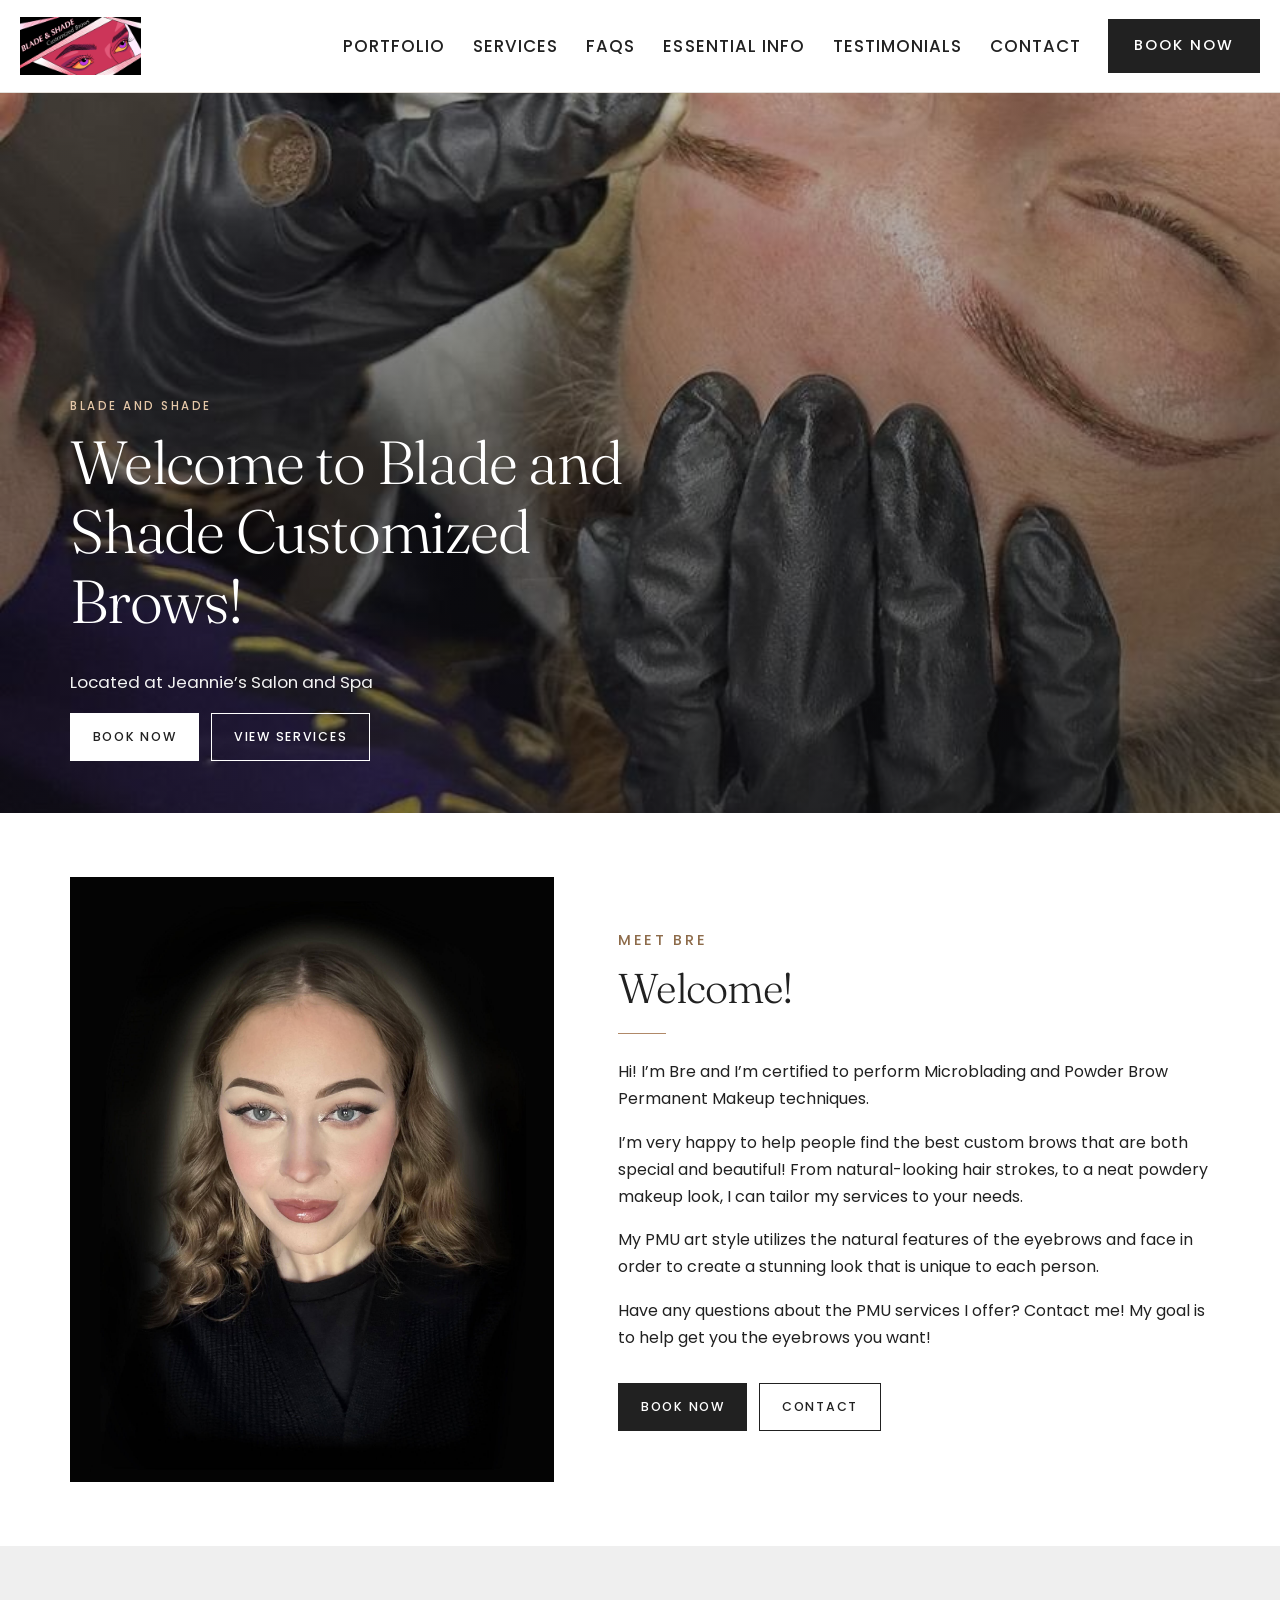
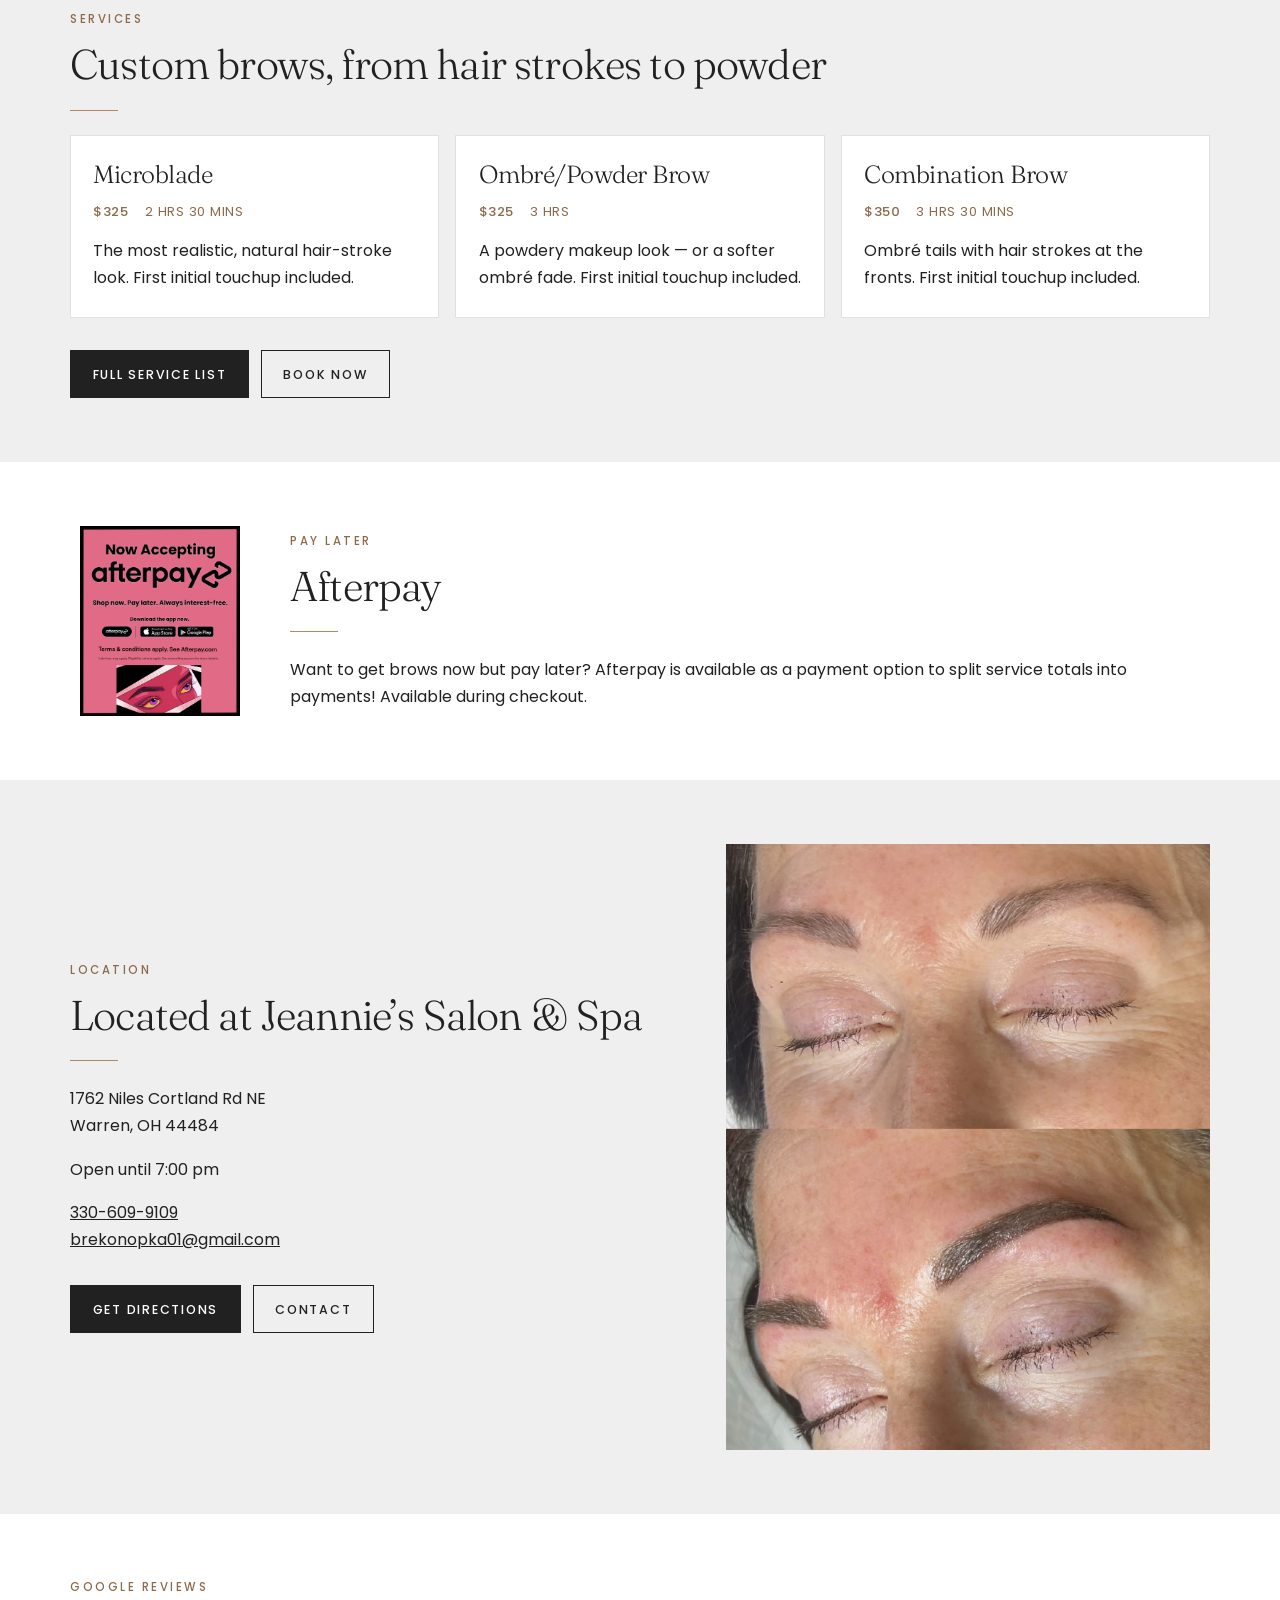
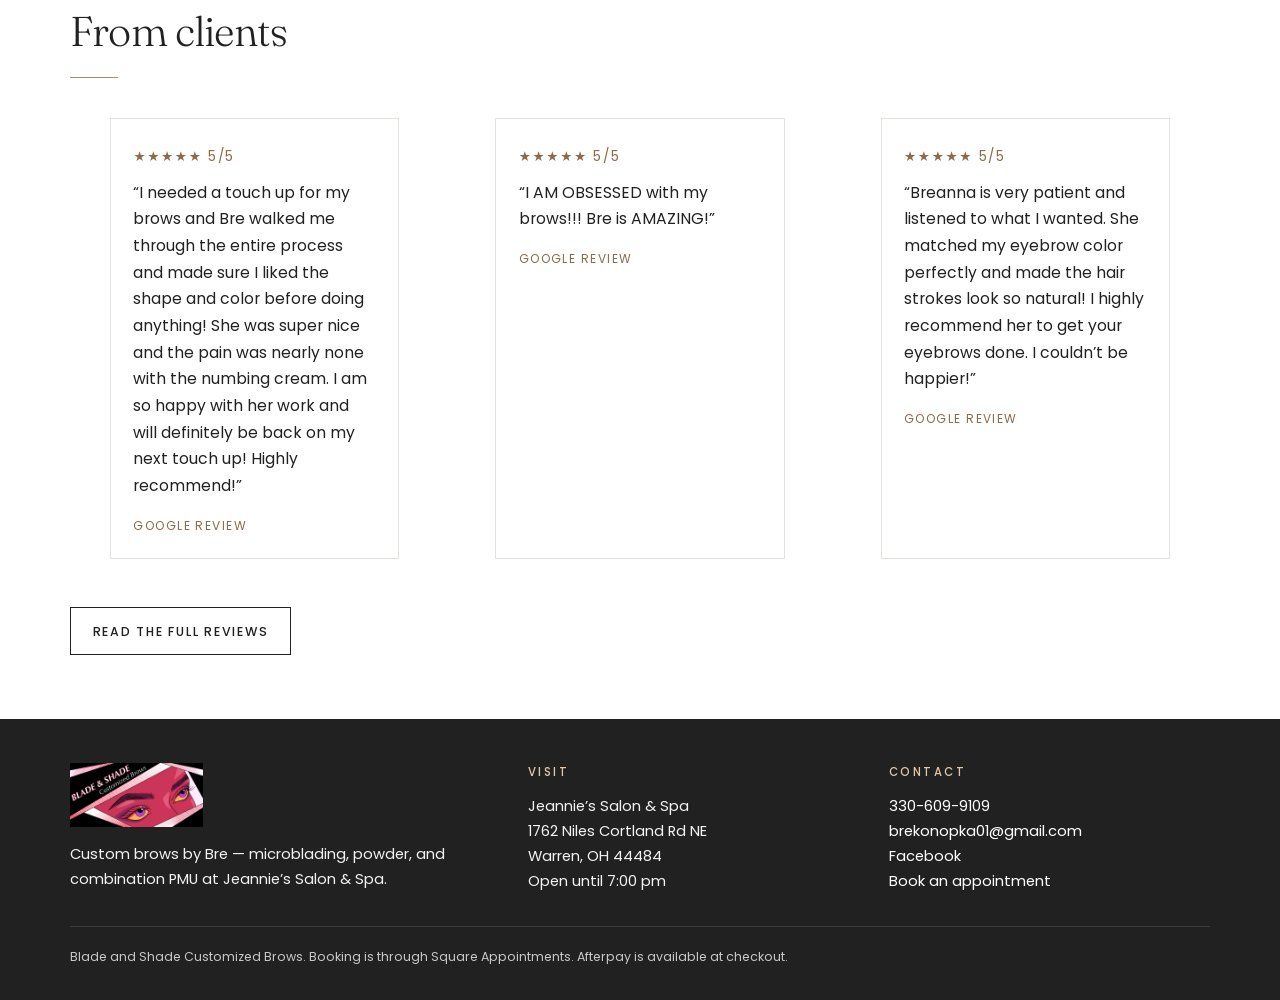
==== site/index.html @ 51898aea "temp: Book now → Contact page (until appointments URL ready)" ====
<!DOCTYPE html>
<html lang="en">
<head>
  <meta charset="utf-8">
  <meta name="viewport" content="width=device-width, initial-scale=1">
  <title>Blade and Shade Customized Brows | Microblading &amp; Powder Brow PMU</title>
  <meta name="description" content="Welcome to Blade and Shade Customized Brows. Certified microblading and powder brow PMU by Bre at Jeannie’s Salon and Spa in Warren, Ohio.">
  <link rel="canonical" href="https://www.bladeandshadepmu.com/">
  <meta property="og:title" content="Blade and Shade Customized Brows | Microblading &amp; Powder Brow PMU">
  <meta property="og:description" content="Welcome to Blade and Shade Customized Brows. Certified microblading and powder brow PMU by Bre at Jeannie’s Salon and Spa in Warren, Ohio.">
  <meta property="og:type" content="website">
  <meta property="og:image" content="assets/img/logo.png">
  <meta name="theme-color" content="#212121">
  <link rel="icon" href="assets/img/logo-header.png" type="image/png">
  <link rel="preconnect" href="https://fonts.googleapis.com">
  <link rel="preconnect" href="https://fonts.gstatic.com" crossorigin>
  <link href="https://fonts.googleapis.com/css2?family=Fraunces:opsz,wght@9..144,300;9..144,400;9..144,500&family=Poppins:wght@300;400;500;600&display=swap" rel="stylesheet">
  <link rel="stylesheet" href="assets/css/styles.css?v=4">
  
</head>
<body>
  <header class="site-header">
    <div class="header-inner">
      <a class="logo" href="index.html"><img src="assets/img/logo-header.png" alt="Blade and Shade"></a>
      <nav class="nav" aria-label="Primary">
      <a href="portfolio.html">Portfolio</a>
      <a href="services.html">Services</a>
      <a href="faqs.html">FAQs</a>
      <a href="info.html">Essential Info</a>
      <a href="testimonials.html">Testimonials</a>
      <a href="contact.html">Contact</a>
      </nav>
      <a class="btn header-cta" href="contact.html">Book now</a>
      <button class="menu-btn" type="button" aria-expanded="false" aria-controls="mobile-nav">Menu</button>
    </div>
    <nav class="mobile-nav" id="mobile-nav" hidden>
      <a href="portfolio.html">Portfolio</a>
      <a href="services.html">Services</a>
      <a href="faqs.html">FAQs</a>
      <a href="info.html">Essential Info</a>
      <a href="testimonials.html">Testimonials</a>
      <a href="contact.html">Contact</a>
      <a class="btn" href="contact.html">Book now</a>
    </nav>
  </header>

  <section class="hero" style="background-image:url('assets/img/hero.jpg')">
    <div class="hero-inner">
      <span class="eyebrow" style="color:#e4c7a8">Blade and Shade</span>
      <h1>Welcome to Blade and Shade Customized Brows!</h1>
      <p>Located at Jeannie’s Salon and Spa</p>
      <div class="btn-row">
        <a class="btn btn-light" href="contact.html">Book now</a>
        <a class="btn btn-ghost" href="services.html" style="border-color:#fff;color:#fff">View services</a>
      </div>
    </div>
  </section>

  <section class="section">
    <div class="wrap split">
      <img class="portrait" src="assets/img/bre.jpg" alt="Bre, artist at Blade and Shade">
      <div class="copy">
        <span class="eyebrow eyebrow-lg">Meet Bre</span>
        <h2>Welcome!</h2>
        <hr class="rule">
        <p>Hi! I’m Bre and I’m certified to perform Microblading and Powder Brow Permanent Makeup techniques.</p>
        <p>I’m very happy to help people find the best custom brows that are both special and beautiful! From natural-looking hair strokes, to a neat powdery makeup look, I can tailor my services to your needs.</p>
        <p>My PMU art style utilizes the natural features of the eyebrows and face in order to create a stunning look that is unique to each person.</p>
        <p>Have any questions about the PMU services I offer? Contact me! My goal is to help get you the eyebrows you want!</p>
        <div class="btn-row mt">
          <a class="btn" href="contact.html">Book now</a>
          <a class="btn btn-ghost" href="contact.html">Contact</a>
        </div>
      </div>
    </div>
  </section>

  <section class="section section-mist">
    <div class="wrap">
      <span class="eyebrow">Services</span>
      <h2>Custom brows, from hair strokes to powder</h2>
      <hr class="rule">
      <div class="cards cols-3">
        <article class="card">
          <h3>Microblade</h3>
          <p class="meta"><span class="price">$325</span><span>2 hrs 30 mins</span></p>
          <p>The most realistic, natural hair-stroke look. First initial touchup included.</p>
        </article>
        <article class="card">
          <h3>Ombré/Powder Brow</h3>
          <p class="meta"><span class="price">$325</span><span>3 hrs</span></p>
          <p>A powdery makeup look — or a softer ombré fade. First initial touchup included.</p>
        </article>
        <article class="card">
          <h3>Combination Brow</h3>
          <p class="meta"><span class="price">$350</span><span>3 hrs 30 mins</span></p>
          <p>Ombré tails with hair strokes at the fronts. First initial touchup included.</p>
        </article>
      </div>
      <div class="btn-row mt">
        <a class="btn" href="services.html">Full service list</a>
        <a class="btn btn-ghost" href="contact.html">Book now</a>
      </div>
    </div>
  </section>

  <section class="section">
    <div class="wrap afterpay">
      <img src="assets/img/afterpay.jpg" alt="Afterpay">
      <div>
        <span class="eyebrow">Pay later</span>
        <h2>Afterpay</h2>
        <hr class="rule">
        <p>Want to get brows now but pay later? Afterpay is available as a payment option to split service totals into payments! Available during checkout.</p>
      </div>
    </div>
  </section>

  <section class="section section-mist">
    <div class="wrap split reverse">
      <div>
        <span class="eyebrow">Location</span>
        <h2>Located at Jeannie’s Salon &amp; Spa</h2>
        <hr class="rule">
        <p>1762 Niles Cortland Rd NE<br>Warren, OH 44484</p>
        <p>Open until 7:00 pm</p>
        <p><a href="tel:3306099109">330-609-9109</a><br><a href="mailto:brekonopka01@gmail.com">brekonopka01@gmail.com</a></p>
        <div class="btn-row mt">
          <a class="btn" href="https://maps.google.com/?q=1762+Niles+Cortland+Rd+NE,+Warren,+OH+44484">Get directions</a>
          <a class="btn btn-ghost" href="contact.html">Contact</a>
        </div>
      </div>
      <img class="portrait" src="assets/img/portfolio/p02.jpg" alt="Blade and Shade brow work">
    </div>
  </section>

  <section class="section">
    <div class="wrap">
      <span class="eyebrow">Google reviews</span>
      <h2>From clients</h2>
      <hr class="rule">
      <div class="cards cols-3">
        <blockquote class="quote">
          <div class="stars">★★★★★ 5/5</div>
          <p>“I needed a touch up for my brows and Bre walked me through the entire process and made sure I liked the shape and color before doing anything! She was super nice and the pain was nearly none with the numbing cream. I am so happy with her work and will definitely be back on my next touch up! Highly recommend!”</p>
          <footer>Google review</footer>
        </blockquote>
        <blockquote class="quote">
          <div class="stars">★★★★★ 5/5</div>
          <p>“I AM OBSESSED with my brows!!! Bre is AMAZING!”</p>
          <footer>Google review</footer>
        </blockquote>
        <blockquote class="quote">
          <div class="stars">★★★★★ 5/5</div>
          <p>“Breanna is very patient and listened to what I wanted. She matched my eyebrow color perfectly and made the hair strokes look so natural! I highly recommend her to get your eyebrows done. I couldn’t be happier!”</p>
          <footer>Google review</footer>
        </blockquote>
      </div>
      <p class="mt"><a class="btn btn-ghost" href="testimonials.html">Read the full reviews</a></p>
    </div>
  </section>
  <footer class="site-footer">
    <div class="wrap footer-grid">
      <div class="footer-brand">
        <img src="assets/img/logo-header.png" alt="Blade and Shade">
        <p>Custom brows by Bre — microblading, powder, and combination PMU at Jeannie’s Salon & Spa.</p>
      </div>
      <div>
        <span class="eyebrow" style="color:#e4c7a8">Visit</span>
        <p>Jeannie’s Salon & Spa<br>1762 Niles Cortland Rd NE<br>Warren, OH 44484<br>Open until 7:00 pm</p>
      </div>
      <div>
        <span class="eyebrow" style="color:#e4c7a8">Contact</span>
        <p>
          <a href="tel:3306099109">330-609-9109</a><br>
          <a href="mailto:brekonopka01@gmail.com">brekonopka01@gmail.com</a><br>
          <a href="https://www.facebook.com/profile.php?id=61559056214686">Facebook</a><br>
          <a href="contact.html">Book an appointment</a>
        </p>
      </div>
    </div>
    <div class="wrap legal">
      Blade and Shade Customized Brows. Booking is through Square Appointments. Afterpay is available at checkout.
    </div>
  </footer>
  <script src="assets/js/site.js"></script>
</body>
</html>
---- site/assets/css/styles.css ----
/* Blade and Shade — editorial salon, mobile-first */
:root {
  --ink: #212121;
  --paper: #ffffff;
  --mist: #efefef;
  --gold: #b08968;
  --gold-deep: #8d6b4a;
  --ink-soft: #4a4a4a;
  --line: #e4e0da;
  --max: 1140px;
  --header: 92px;
}

*,
*::before,
*::after { box-sizing: border-box; }

html { scroll-behavior: smooth; }

body {
  margin: 0;
  color: var(--ink);
  background: var(--paper);
  font-family: "Poppins", system-ui, sans-serif;
  font-weight: 400;
  font-size: 16px;
  line-height: 1.7;
  -webkit-font-smoothing: antialiased;
}

img { max-width: 100%; height: auto; display: block; }
a { color: inherit; }
button, input, textarea, select { font: inherit; color: inherit; border-radius: 0; }

h1, h2, h3, .serif {
  font-family: "Fraunces", Georgia, serif;
  font-weight: 300;
  line-height: 1.15;
  letter-spacing: -0.02em;
  margin: 0 0 0.5em;
}

h1 { font-size: clamp(2.1rem, 6vw, 3.8rem); }
h2 { font-size: clamp(1.7rem, 4vw, 2.6rem); }
h3 { font-size: clamp(1.25rem, 2.4vw, 1.55rem); }

p { margin: 0 0 1em; }
p:last-child { margin-bottom: 0; }

.wrap {
  width: min(var(--max), calc(100% - 2rem));
  margin-inline: auto;
}

.eyebrow {
  display: block;
  font-size: 0.72rem;
  font-weight: 500;
  letter-spacing: 0.22em;
  text-transform: uppercase;
  color: var(--gold-deep);
  margin-bottom: 0.7rem;
}

.eyebrow-lg {
  font-size: 0.92rem;
  letter-spacing: 0.18em;
}

.rule {
  width: 48px;
  height: 1px;
  background: var(--gold);
  border: 0;
  margin: 1.25rem 0 1.5rem;
}

/* Buttons */
.btn {
  display: inline-flex;
  align-items: center;
  justify-content: center;
  gap: 0.5rem;
  min-height: 48px;
  padding: 0.7rem 1.35rem;
  border: 1px solid var(--ink);
  background: var(--ink);
  color: var(--paper);
  text-decoration: none;
  font-size: 0.78rem;
  font-weight: 500;
  letter-spacing: 0.14em;
  text-transform: uppercase;
  border-radius: 0;
  transition: background 0.2s ease, color 0.2s ease, border-color 0.2s ease;
  cursor: pointer;
}

.btn:hover { background: #000; }

.btn-ghost {
  background: transparent;
  color: var(--ink);
}

.btn-ghost:hover {
  background: var(--ink);
  color: var(--paper);
}

.btn-light {
  background: var(--paper);
  color: var(--ink);
  border-color: var(--paper);
}

.btn-light:hover {
  background: transparent;
  color: var(--paper);
}

.btn-row { display: flex; flex-wrap: wrap; gap: 0.75rem; }

/* Header */
.site-header {
  position: sticky;
  top: 0;
  z-index: 40;
  background: rgba(255,255,255,0.94);
  backdrop-filter: blur(10px);
  border-bottom: 1px solid var(--line);
}

.header-inner {
  width: min(1240px, calc(100% - 1.5rem));
  margin-inline: auto;
  min-height: var(--header);
  display: flex;
  align-items: center;
  gap: 1rem;
}

.logo img {
  height: 46px;
  width: auto;
}

.nav {
  display: none;
  margin-left: auto;
  align-items: center;
  gap: 1.45rem;
}

.nav a {
  text-decoration: none;
  font-size: 1.05rem;
  font-weight: 500;
  letter-spacing: 0.06em;
  text-transform: uppercase;
  color: var(--ink);
  padding: 0.45rem 0.15rem;
}

.nav a:hover,
.nav a[aria-current="page"] { color: var(--gold-deep); }

.header-cta {
  display: none;
  margin-left: 0.55rem;
  min-height: 52px;
  padding: 0.85rem 1.55rem;
  font-size: 0.92rem;
}

.menu-btn {
  margin-left: auto;
  background: none;
  border: 1px solid var(--ink);
  min-width: 56px;
  min-height: 48px;
  padding: 0 0.95rem;
  letter-spacing: 0.12em;
  text-transform: uppercase;
  font-size: 0.85rem;
  font-weight: 500;
}

.mobile-nav {
  display: none;
  border-top: 1px solid var(--line);
  background: var(--paper);
  padding: 0.5rem 1.25rem 1.25rem;
}

.mobile-nav.open { display: block; }

.mobile-nav a {
  display: block;
  padding: 0.95rem 0;
  text-decoration: none;
  border-bottom: 1px solid var(--mist);
  font-size: 1.12rem;
  letter-spacing: 0.04em;
}

.mobile-nav .btn { margin-top: 1rem; width: 100%; }

@media (min-width: 980px) {
  .nav, .header-cta { display: flex; }
  .menu-btn, .mobile-nav { display: none !important; }
  .logo img { height: 58px; }
}

/* Hero */
.hero {
  position: relative;
  min-height: min(82vh, 720px);
  display: grid;
  place-items: end start;
  color: #fff;
  background: #1a1a1a center/cover no-repeat;
}

.hero::after {
  content: "";
  position: absolute;
  inset: 0;
  background: linear-gradient(180deg, rgba(20,20,20,0.28) 0%, rgba(20,20,20,0.55) 100%);
}

.hero-inner {
  position: relative;
  z-index: 1;
  width: min(var(--max), calc(100% - 2rem));
  margin: 0 auto;
  padding: 5rem 0 3.25rem;
}

.hero h1 { color: #fff; max-width: 16ch; }
.hero p { max-width: 36ch; color: #f3f3f3; font-size: 1.05rem; }

/* Sections */
.section { padding: 4rem 0; }
.section-mist { background: var(--mist); }
.section-tight { padding: 3rem 0; }

.page-hero {
  padding: 3.2rem 0 2rem;
  background: var(--mist);
  border-bottom: 1px solid var(--line);
}

.split {
  display: grid;
  gap: 2.25rem;
  align-items: center;
}

@media (min-width: 800px) {
  .split { grid-template-columns: 0.9fr 1.1fr; gap: 4rem; }
  .split.reverse { grid-template-columns: 1.1fr 0.9fr; }
  .split.reverse .copy { order: -1; }
}

.portrait {
  width: 100%;
  aspect-ratio: 4 / 5;
  object-fit: cover;
  background: var(--mist);
}

.lede { font-size: 1.05rem; color: var(--ink-soft); }

/* Cards / services */
.cards {
  display: grid;
  gap: 1rem;
}

@media (min-width: 700px) {
  .cards.cols-3 { grid-template-columns: repeat(3, 1fr); }
  .cards.cols-2 { grid-template-columns: repeat(2, 1fr); }
}

.card {
  background: var(--paper);
  border: 1px solid var(--line);
  padding: 1.5rem 1.4rem 1.6rem;
}

.card .meta {
  display: flex;
  flex-wrap: wrap;
  gap: 0.4rem 1rem;
  font-size: 0.82rem;
  letter-spacing: 0.04em;
  text-transform: uppercase;
  color: var(--gold-deep);
  margin: 0.35rem 0 0.9rem;
}

.price { font-weight: 500; }

.service {
  display: grid;
  gap: 0.4rem;
  padding: 1.75rem 0;
  border-bottom: 1px solid var(--line);
}

.service:first-child { border-top: 1px solid var(--line); }

.service-top {
  display: flex;
  flex-wrap: wrap;
  justify-content: space-between;
  gap: 0.4rem 1.2rem;
  align-items: baseline;
}

.service h3 { margin: 0; }
.service .amt {
  font-family: "Fraunces", Georgia, serif;
  font-size: 1.45rem;
  font-weight: 300;
}

/* FAQ */
.faq details {
  border-bottom: 1px solid var(--line);
  padding: 0.15rem 0;
}

.faq details:first-of-type { border-top: 1px solid var(--line); }

.faq summary {
  cursor: pointer;
  list-style: none;
  padding: 1.15rem 1.6rem 1.15rem 0;
  font-family: "Fraunces", Georgia, serif;
  font-size: 1.15rem;
  font-weight: 300;
  position: relative;
}

.faq summary::-webkit-details-marker { display: none; }

.faq summary::after {
  content: "+";
  position: absolute;
  right: 0;
  top: 1.1rem;
  color: var(--gold-deep);
  font-family: "Poppins", sans-serif;
  font-size: 1.2rem;
}

.faq details[open] summary::after { content: "–"; }

.faq .answer {
  padding: 0 0 1.25rem;
  color: var(--ink-soft);
}

.faq ul { padding-left: 1.15rem; margin: 0.4rem 0 0; }
.faq li { margin: 0.4rem 0; }

/* Quotes */
.quote {
  background: var(--paper);
  border: 1px solid var(--line);
  padding: 1.6rem 1.4rem 1.4rem;
}

.stars {
  color: var(--gold-deep);
  letter-spacing: 0.12em;
  font-size: 0.85rem;
  margin-bottom: 0.75rem;
}

.quote p { font-size: 0.98rem; }
.quote footer {
  margin-top: 1rem;
  font-size: 0.75rem;
  letter-spacing: 0.12em;
  text-transform: uppercase;
  color: var(--gold-deep);
}

/* Gallery */
.gallery {
  columns: 1;
  column-gap: 0.85rem;
}

.gallery img {
  width: 100%;
  margin: 0 0 0.85rem;
  background: var(--mist);
}

@media (min-width: 640px) { .gallery { columns: 2; } }
@media (min-width: 980px) { .gallery { columns: 3; } }

/* Contact */
.contact-grid {
  display: grid;
  gap: 2.5rem;
}

@media (min-width: 800px) {
  .contact-grid { grid-template-columns: 0.9fr 1.1fr; }
}

.vcard p { margin: 0 0 0.45rem; }

form {
  display: grid;
  gap: 0.85rem;
}

label {
  font-size: 0.72rem;
  letter-spacing: 0.14em;
  text-transform: uppercase;
  font-weight: 500;
}

input, textarea {
  width: 100%;
  border: 1px solid var(--line);
  background: var(--paper);
  padding: 0.75rem 0.8rem;
  border-radius: 0;
}

input:focus, textarea:focus {
  outline: 1px solid var(--ink);
  border-color: var(--ink);
}

textarea { min-height: 140px; resize: vertical; }

.form-note {
  font-size: 0.85rem;
  color: var(--ink-soft);
}

/* Policies */
.policies {
  display: grid;
  gap: 1rem;
}

.policy {
  background: var(--paper);
  border-left: 2px solid var(--gold);
  padding: 1.2rem 1.2rem 1.2rem 1.3rem;
}

/* Afterpay */
.afterpay {
  display: grid;
  gap: 1.75rem;
  align-items: center;
}

@media (min-width: 800px) {
  .afterpay { grid-template-columns: 180px 1fr; gap: 2.5rem; }
}

.afterpay img {
  width: 160px;
  margin-inline: auto;
}

/* Footer */
.site-footer {
  background: var(--ink);
  color: #f2f2f2;
  padding: 2.75rem 0 2rem;
  font-size: 0.92rem;
}

.site-footer a { color: #fff; text-decoration: none; }
.site-footer a:hover { color: #e4c7a8; }

.footer-grid {
  display: grid;
  gap: 1.6rem;
}

@media (min-width: 800px) {
  .footer-grid {
    grid-template-columns: 1.3fr 1fr 1fr;
    gap: 2.5rem;
  }
}

.footer-brand img {
  height: 64px;
  width: auto;
  margin-bottom: 0.9rem;
}

.legal {
  margin-top: 2rem;
  padding-top: 1.2rem;
  border-top: 1px solid #3a3a3a;
  font-size: 0.78rem;
  color: #c8c8c8;
}

.muted { color: var(--ink-soft); }
.center { text-align: center; }
.mt { margin-top: 2rem; }
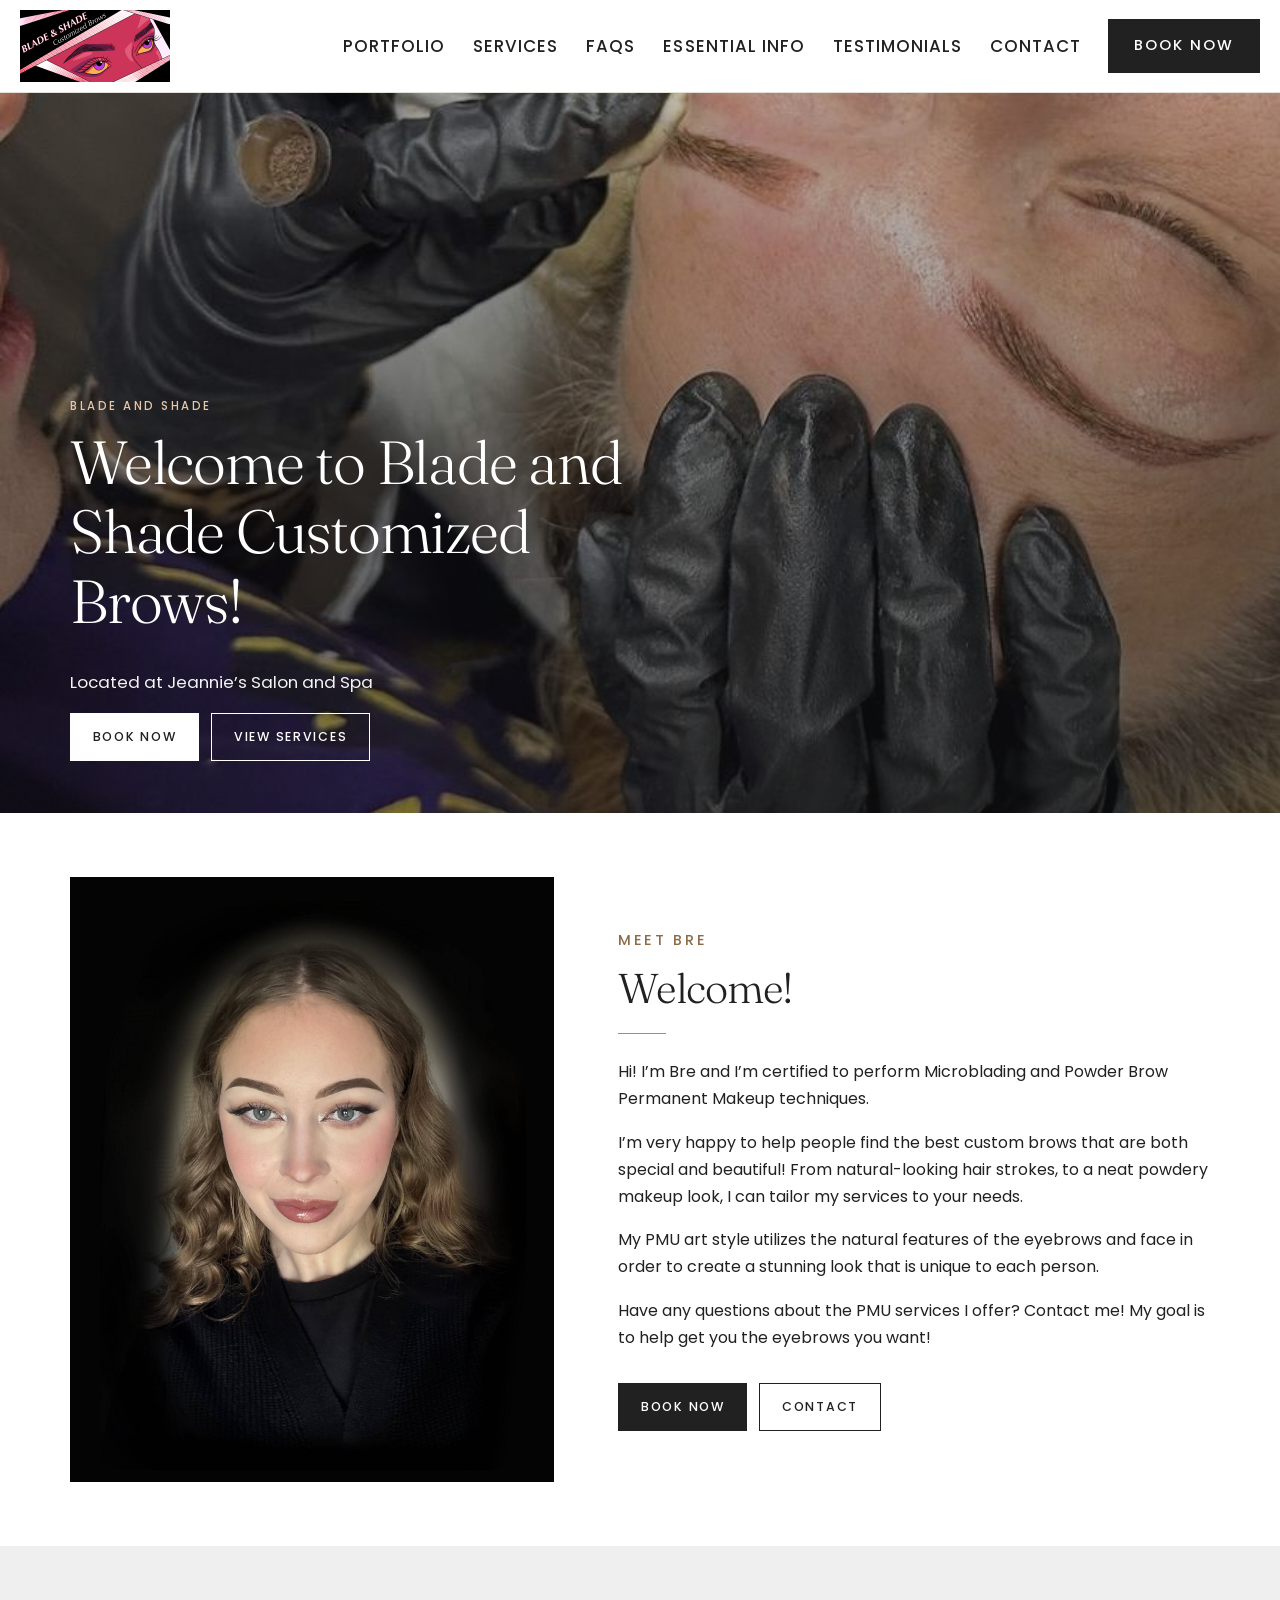
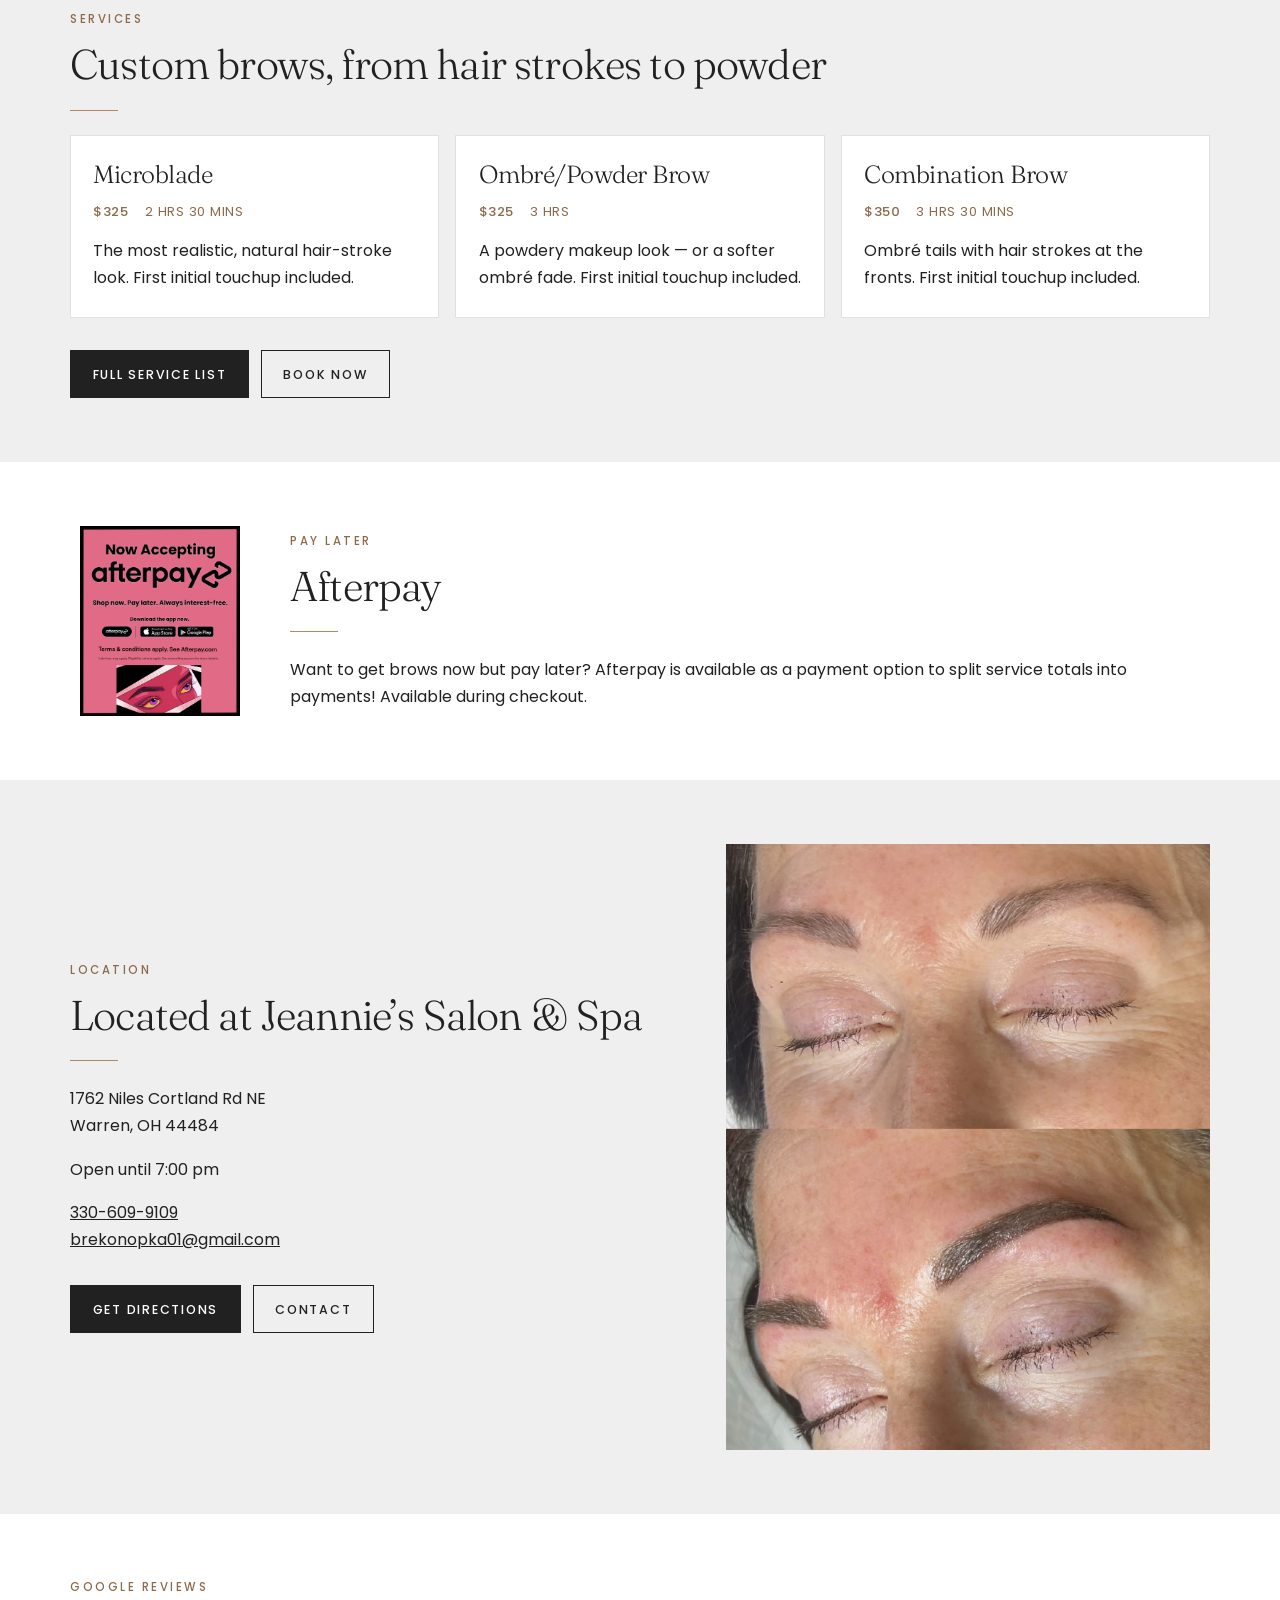
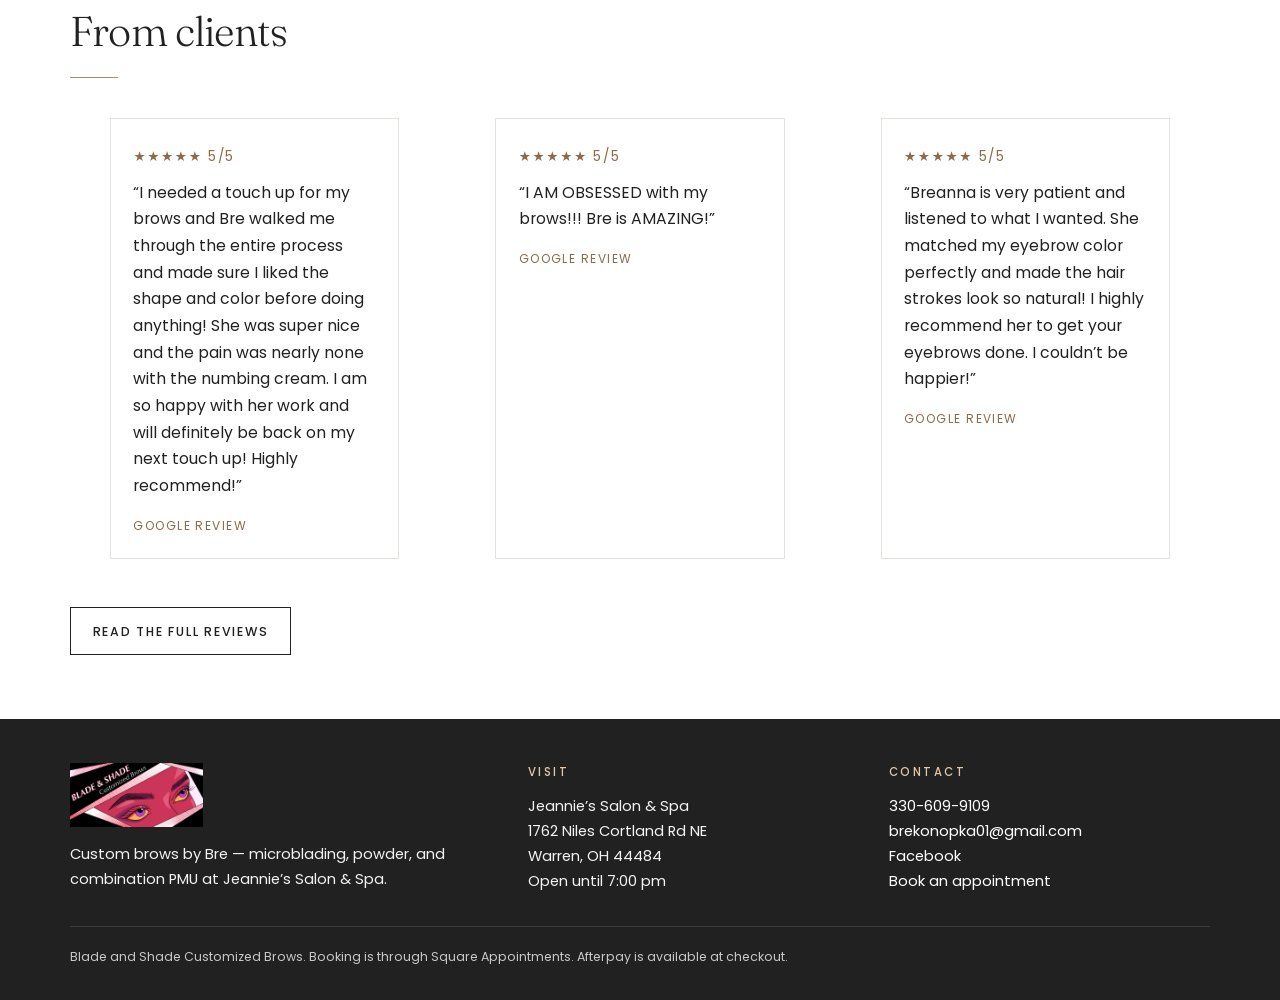
==== commit 4e182577: "html: use cropped logo favicon" ====
--- a/site/index.html
+++ b/site/index.html
@@ -11,7 +11,9 @@
   <meta property="og:type" content="website">
   <meta property="og:image" content="assets/img/logo.png">
   <meta name="theme-color" content="#212121">
-  <link rel="icon" href="assets/img/logo-header.png" type="image/png">
+  <link rel="icon" href="assets/img/favicon.ico" sizes="any">
+  <link rel="icon" href="assets/img/favicon-32.png" type="image/png" sizes="32x32">
+  <link rel="apple-touch-icon" href="assets/img/apple-touch-icon.png">
   <link rel="preconnect" href="https://fonts.googleapis.com">
   <link rel="preconnect" href="https://fonts.gstatic.com" crossorigin>
   <link href="https://fonts.googleapis.com/css2?family=Fraunces:opsz,wght@9..144,300;9..144,400;9..144,500&family=Poppins:wght@300;400;500;600&display=swap" rel="stylesheet">
--- a/site/assets/css/styles.css
+++ b/site/assets/css/styles.css
@@ -141,7 +141,7 @@
 }
 
 .logo img {
-  height: 46px;
+  height: 58px;
   width: auto;
 }
 
@@ -209,7 +209,7 @@
 @media (min-width: 980px) {
   .nav, .header-cta { display: flex; }
   .menu-btn, .mobile-nav { display: none !important; }
-  .logo img { height: 58px; }
+  .logo img { height: 72px; }
 }
 
 /* Hero */
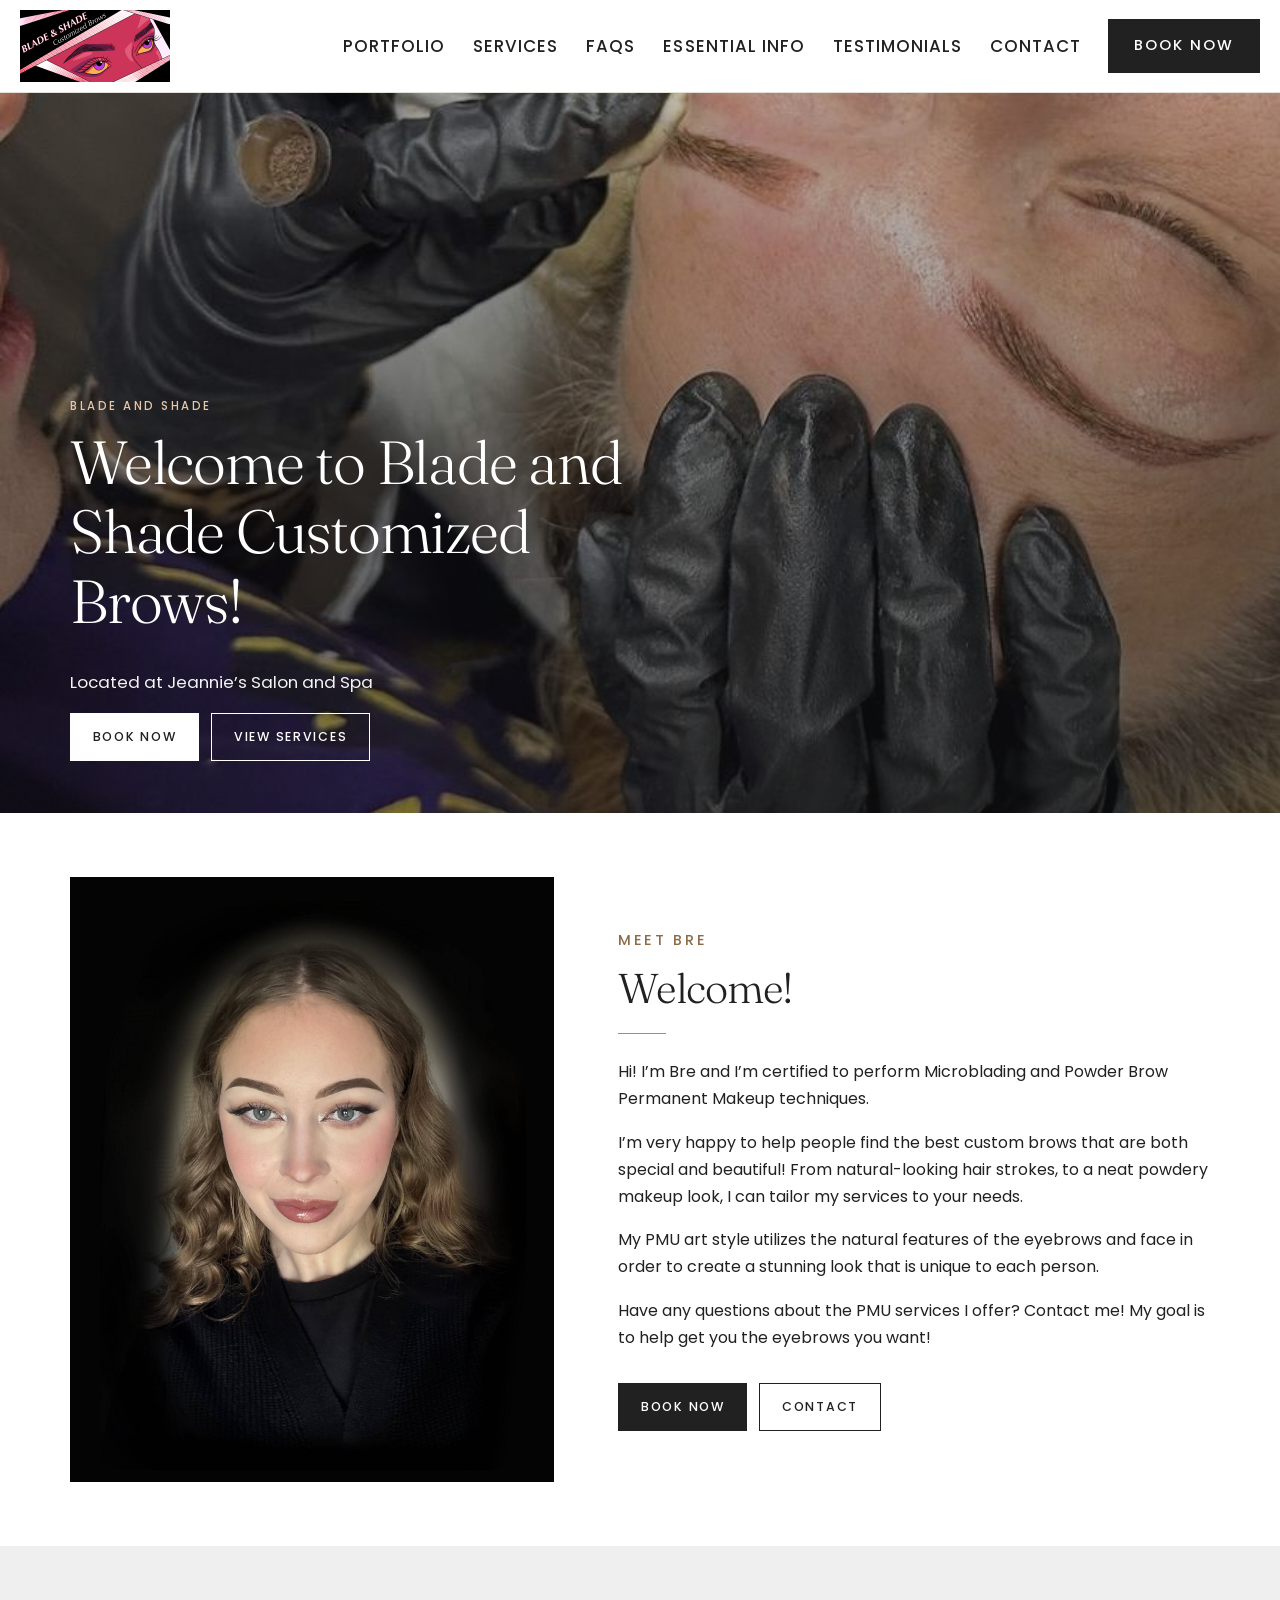
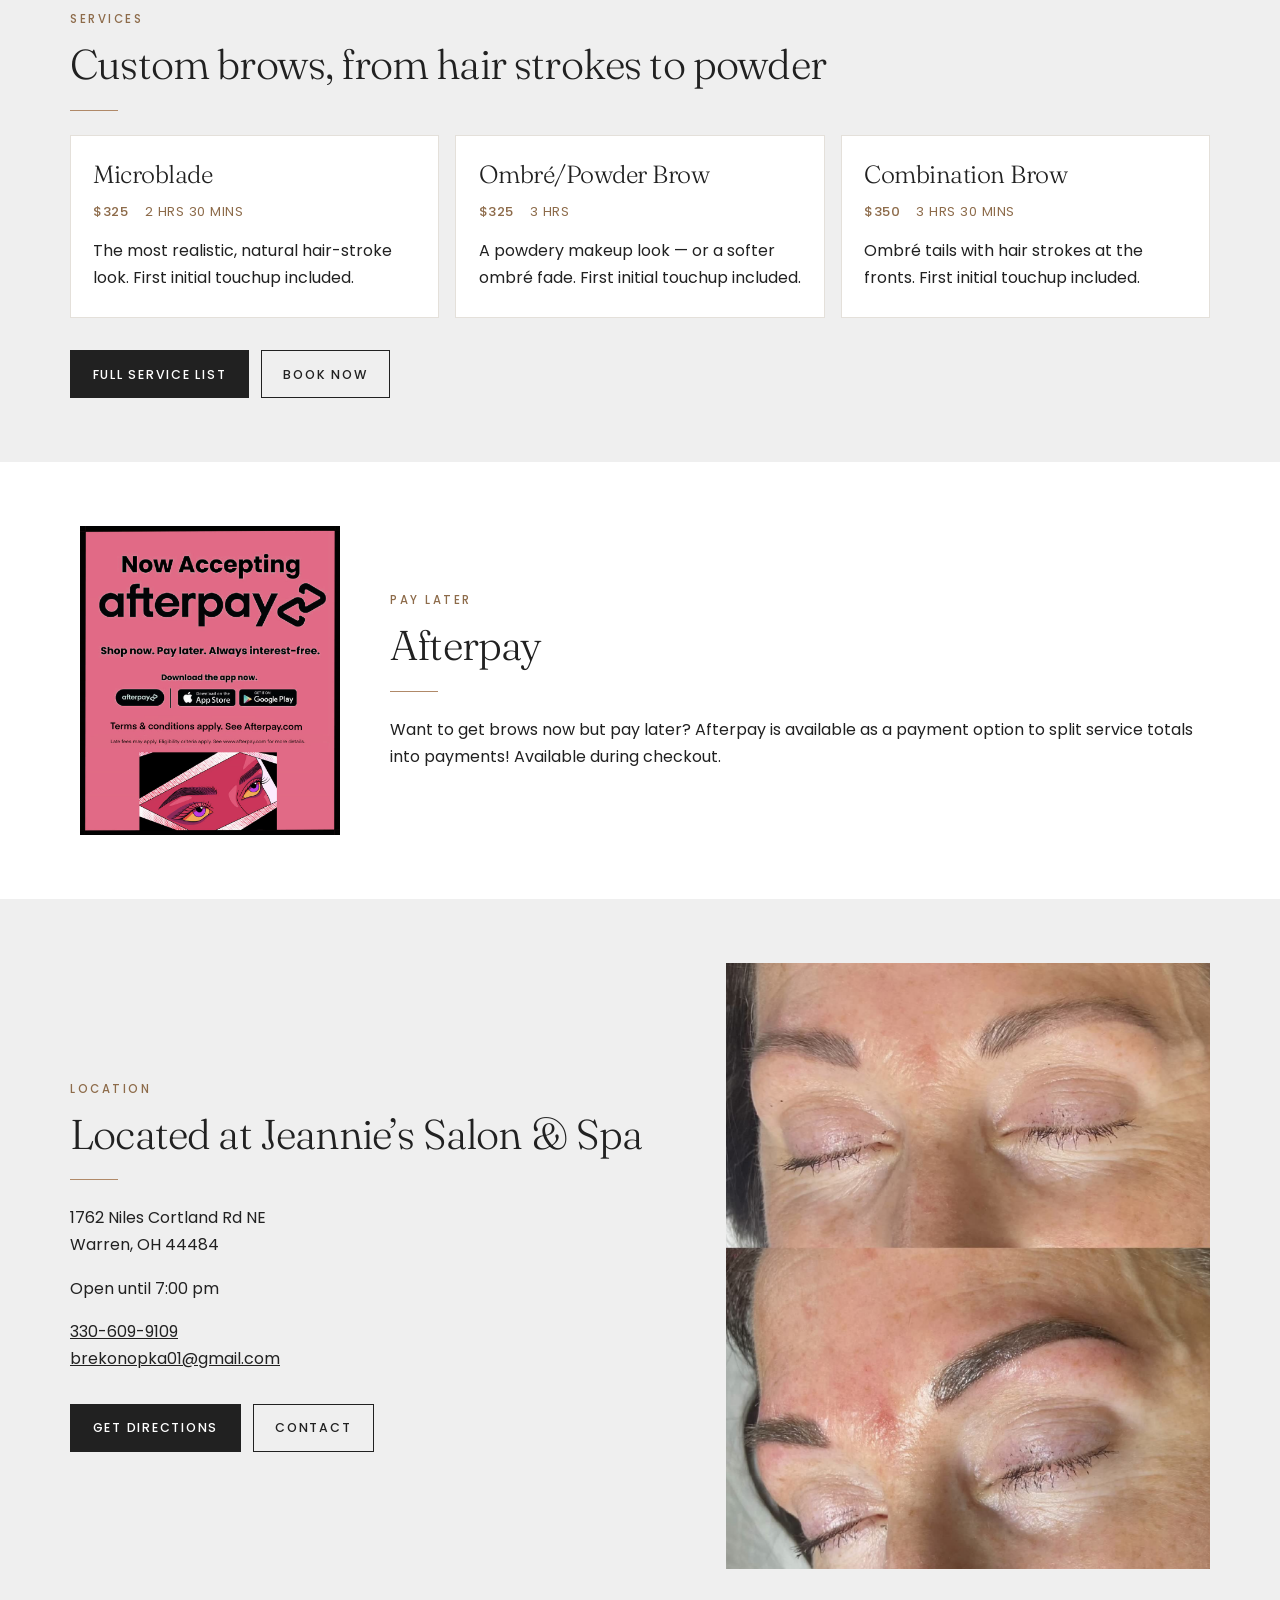
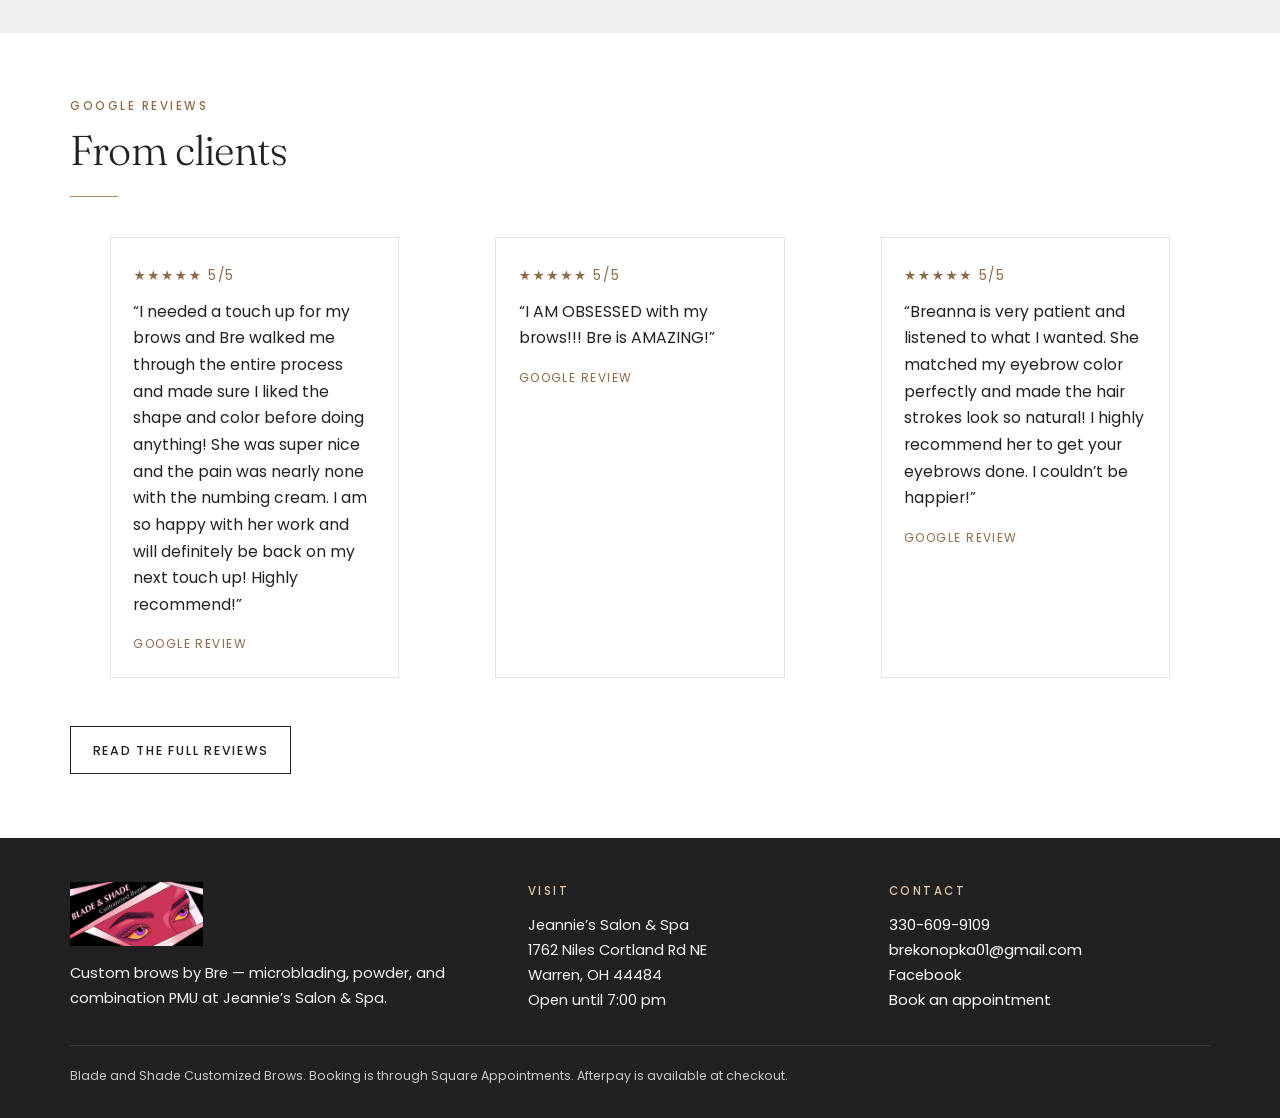
==== commit bd69269e: "chore: cache-bust CSS for Afterpay size bump" ====
--- a/site/index.html
+++ b/site/index.html
@@ -17,7 +17,7 @@
   <link rel="preconnect" href="https://fonts.googleapis.com">
   <link rel="preconnect" href="https://fonts.gstatic.com" crossorigin>
   <link href="https://fonts.googleapis.com/css2?family=Fraunces:opsz,wght@9..144,300;9..144,400;9..144,500&family=Poppins:wght@300;400;500;600&display=swap" rel="stylesheet">
-  <link rel="stylesheet" href="assets/css/styles.css?v=4">
+  <link rel="stylesheet" href="assets/css/styles.css?v=5">
   
 </head>
 <body>
--- a/site/assets/css/styles.css
+++ b/site/assets/css/styles.css
@@ -468,11 +468,12 @@
 }
 
 @media (min-width: 800px) {
-  .afterpay { grid-template-columns: 180px 1fr; gap: 2.5rem; }
+  .afterpay { grid-template-columns: 280px 1fr; gap: 2.5rem; }
 }
 
 .afterpay img {
-  width: 160px;
+  width: 260px;
+  max-width: 100%;
   margin-inline: auto;
 }
 
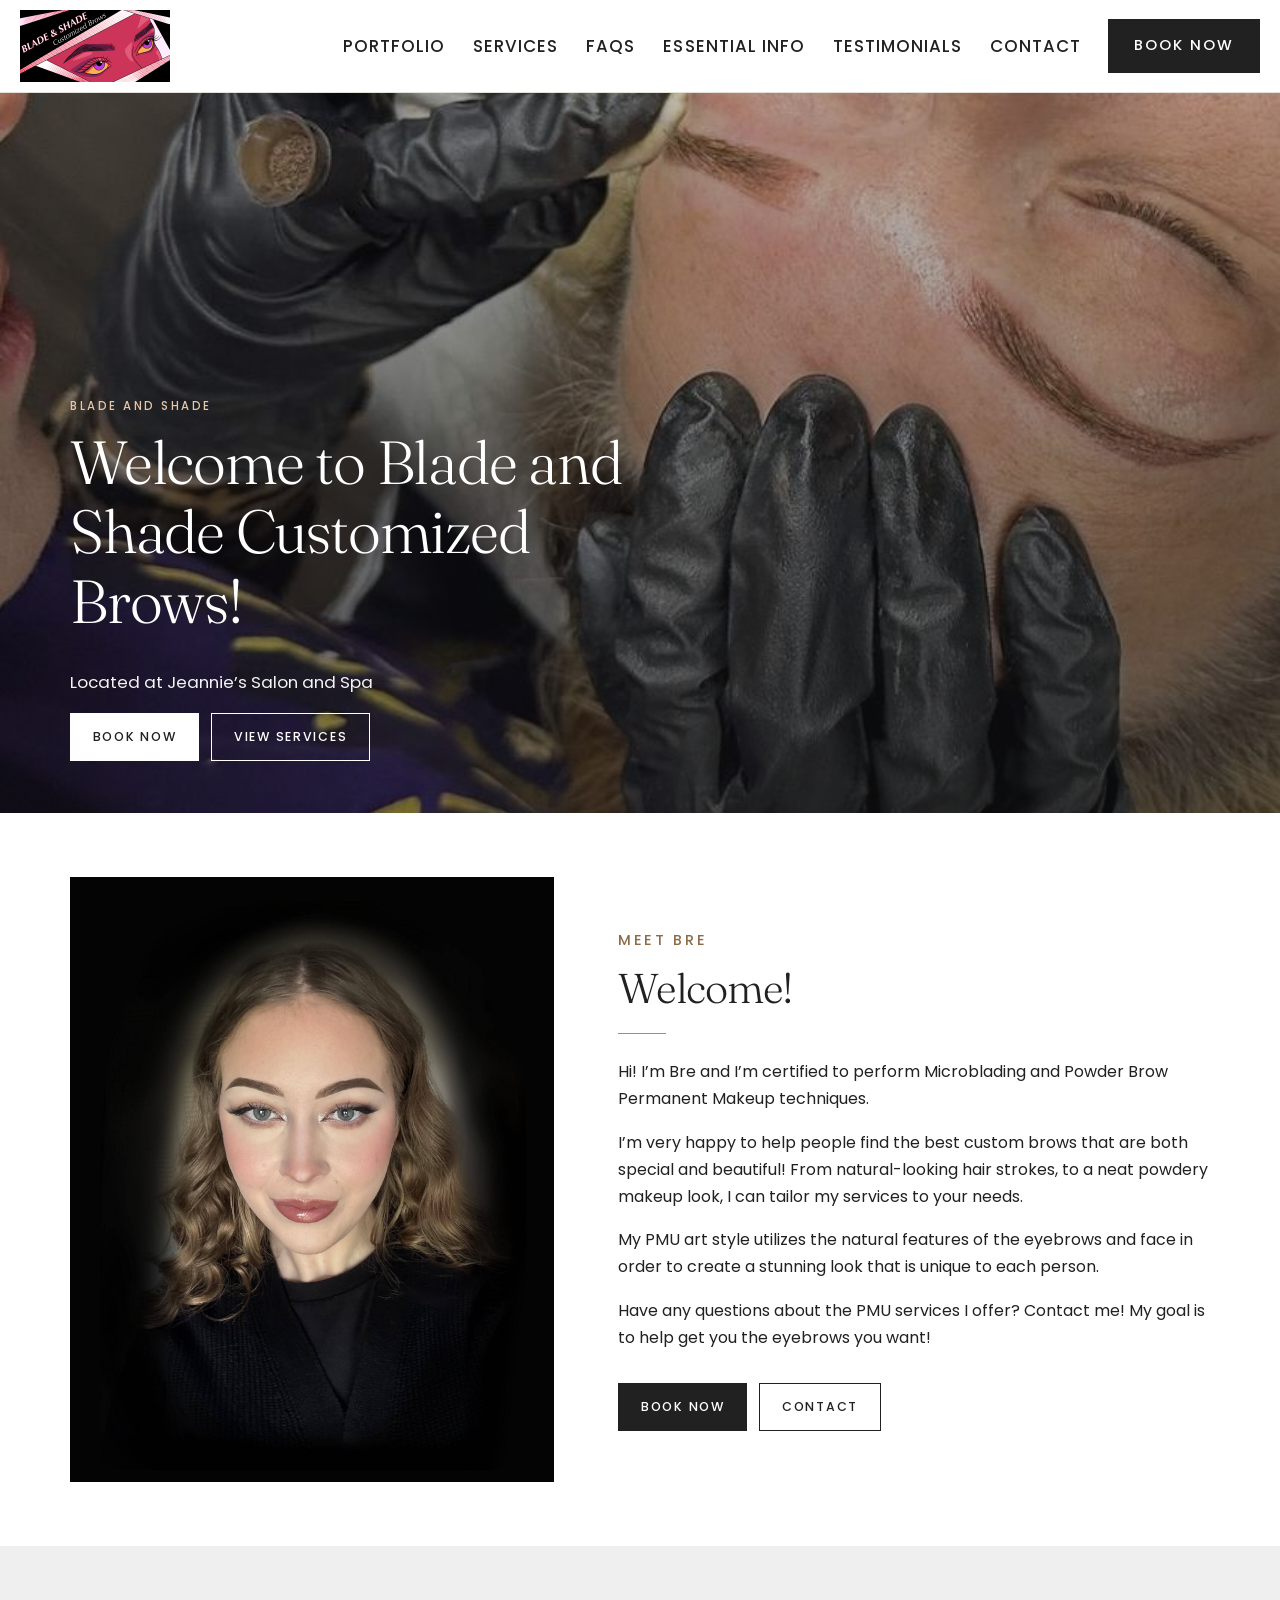
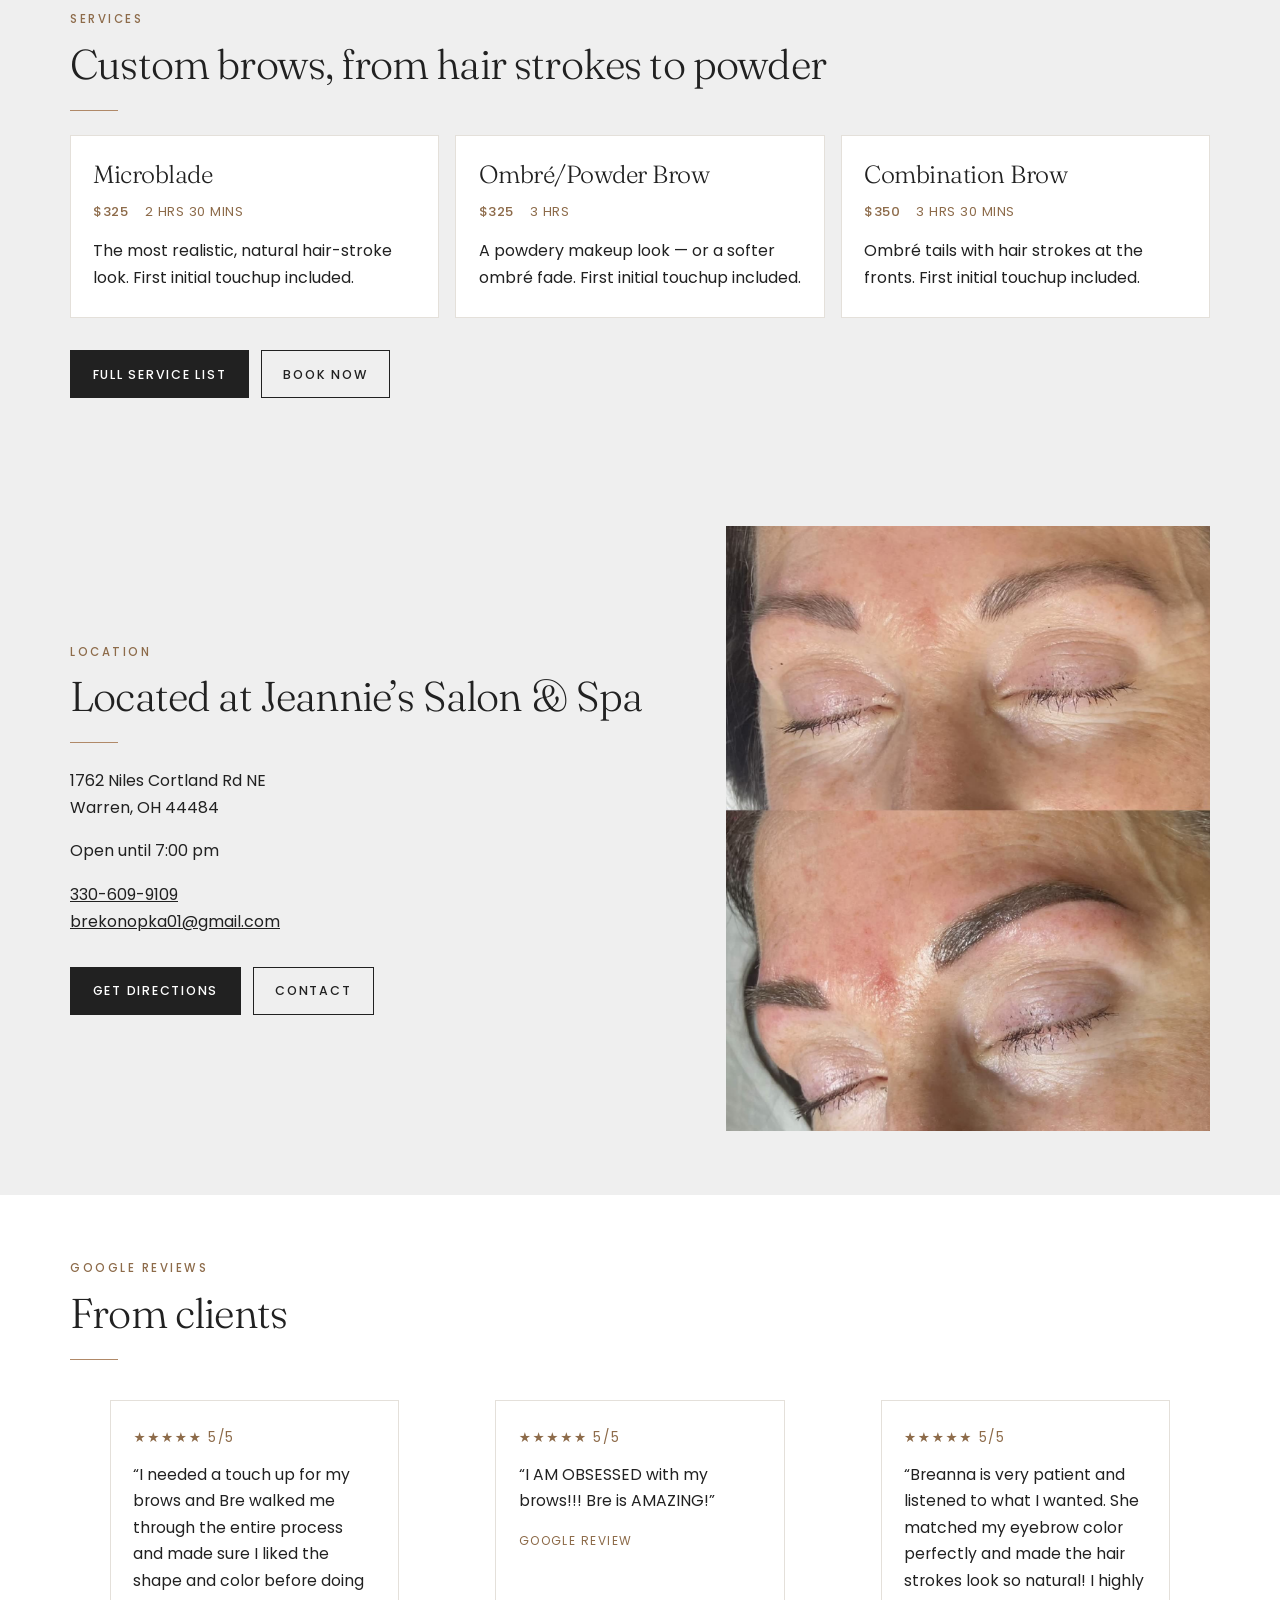
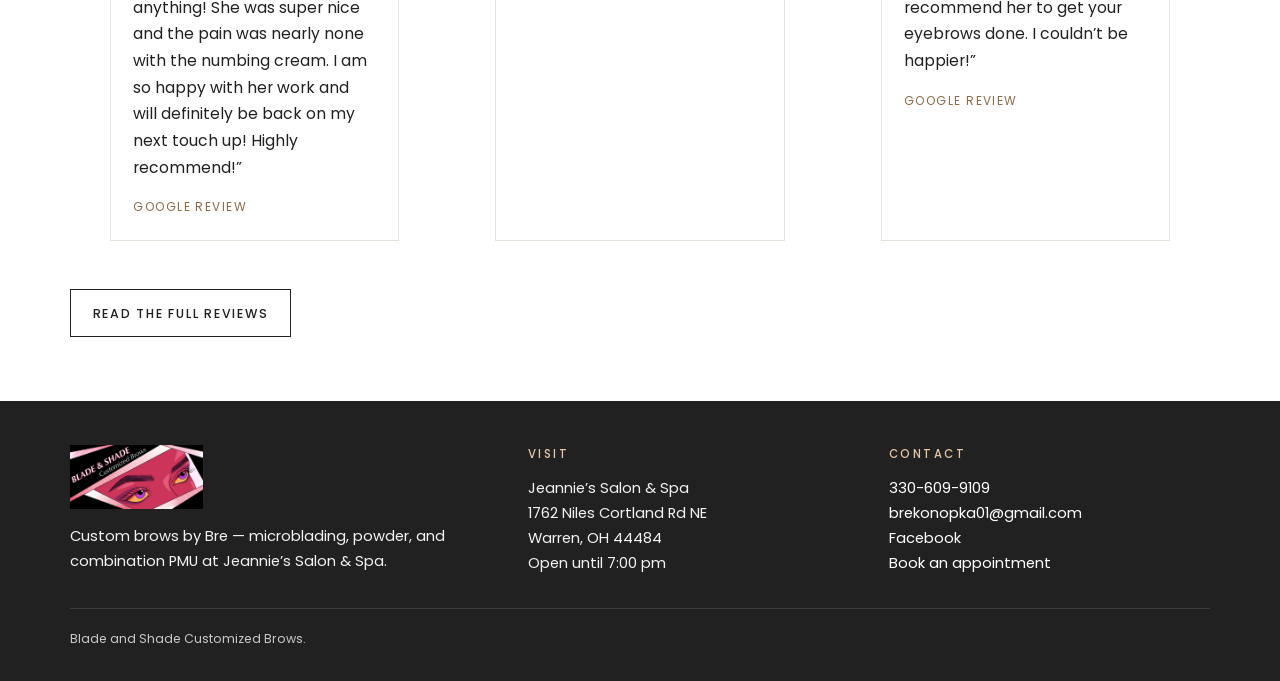
==== commit 520ac6d1: "home: remove Afterpay section" ====
--- a/site/index.html
+++ b/site/index.html
@@ -106,17 +106,6 @@
     </div>
   </section>
 
-  <section class="section">
-    <div class="wrap afterpay">
-      <img src="assets/img/afterpay.jpg" alt="Afterpay">
-      <div>
-        <span class="eyebrow">Pay later</span>
-        <h2>Afterpay</h2>
-        <hr class="rule">
-        <p>Want to get brows now but pay later? Afterpay is available as a payment option to split service totals into payments! Available during checkout.</p>
-      </div>
-    </div>
-  </section>
 
   <section class="section section-mist">
     <div class="wrap split reverse">
@@ -161,30 +150,7 @@
       <p class="mt"><a class="btn btn-ghost" href="testimonials.html">Read the full reviews</a></p>
     </div>
   </section>
-  <footer class="site-footer">
-    <div class="wrap footer-grid">
-      <div class="footer-brand">
-        <img src="assets/img/logo-header.png" alt="Blade and Shade">
-        <p>Custom brows by Bre — microblading, powder, and combination PMU at Jeannie’s Salon & Spa.</p>
-      </div>
-      <div>
-        <span class="eyebrow" style="color:#e4c7a8">Visit</span>
-        <p>Jeannie’s Salon & Spa<br>1762 Niles Cortland Rd NE<br>Warren, OH 44484<br>Open until 7:00 pm</p>
-      </div>
-      <div>
-        <span class="eyebrow" style="color:#e4c7a8">Contact</span>
-        <p>
-          <a href="tel:3306099109">330-609-9109</a><br>
-          <a href="mailto:brekonopka01@gmail.com">brekonopka01@gmail.com</a><br>
-          <a href="https://www.facebook.com/profile.php?id=61559056214686">Facebook</a><br>
-          <a href="contact.html">Book an appointment</a>
-        </p>
-      </div>
-    </div>
-    <div class="wrap legal">
-      Blade and Shade Customized Brows. Booking is through Square Appointments. Afterpay is available at checkout.
-    </div>
-  </footer>
+  <div id="site-footer"></div>
   <script src="assets/js/site.js"></script>
 </body>
 </html>
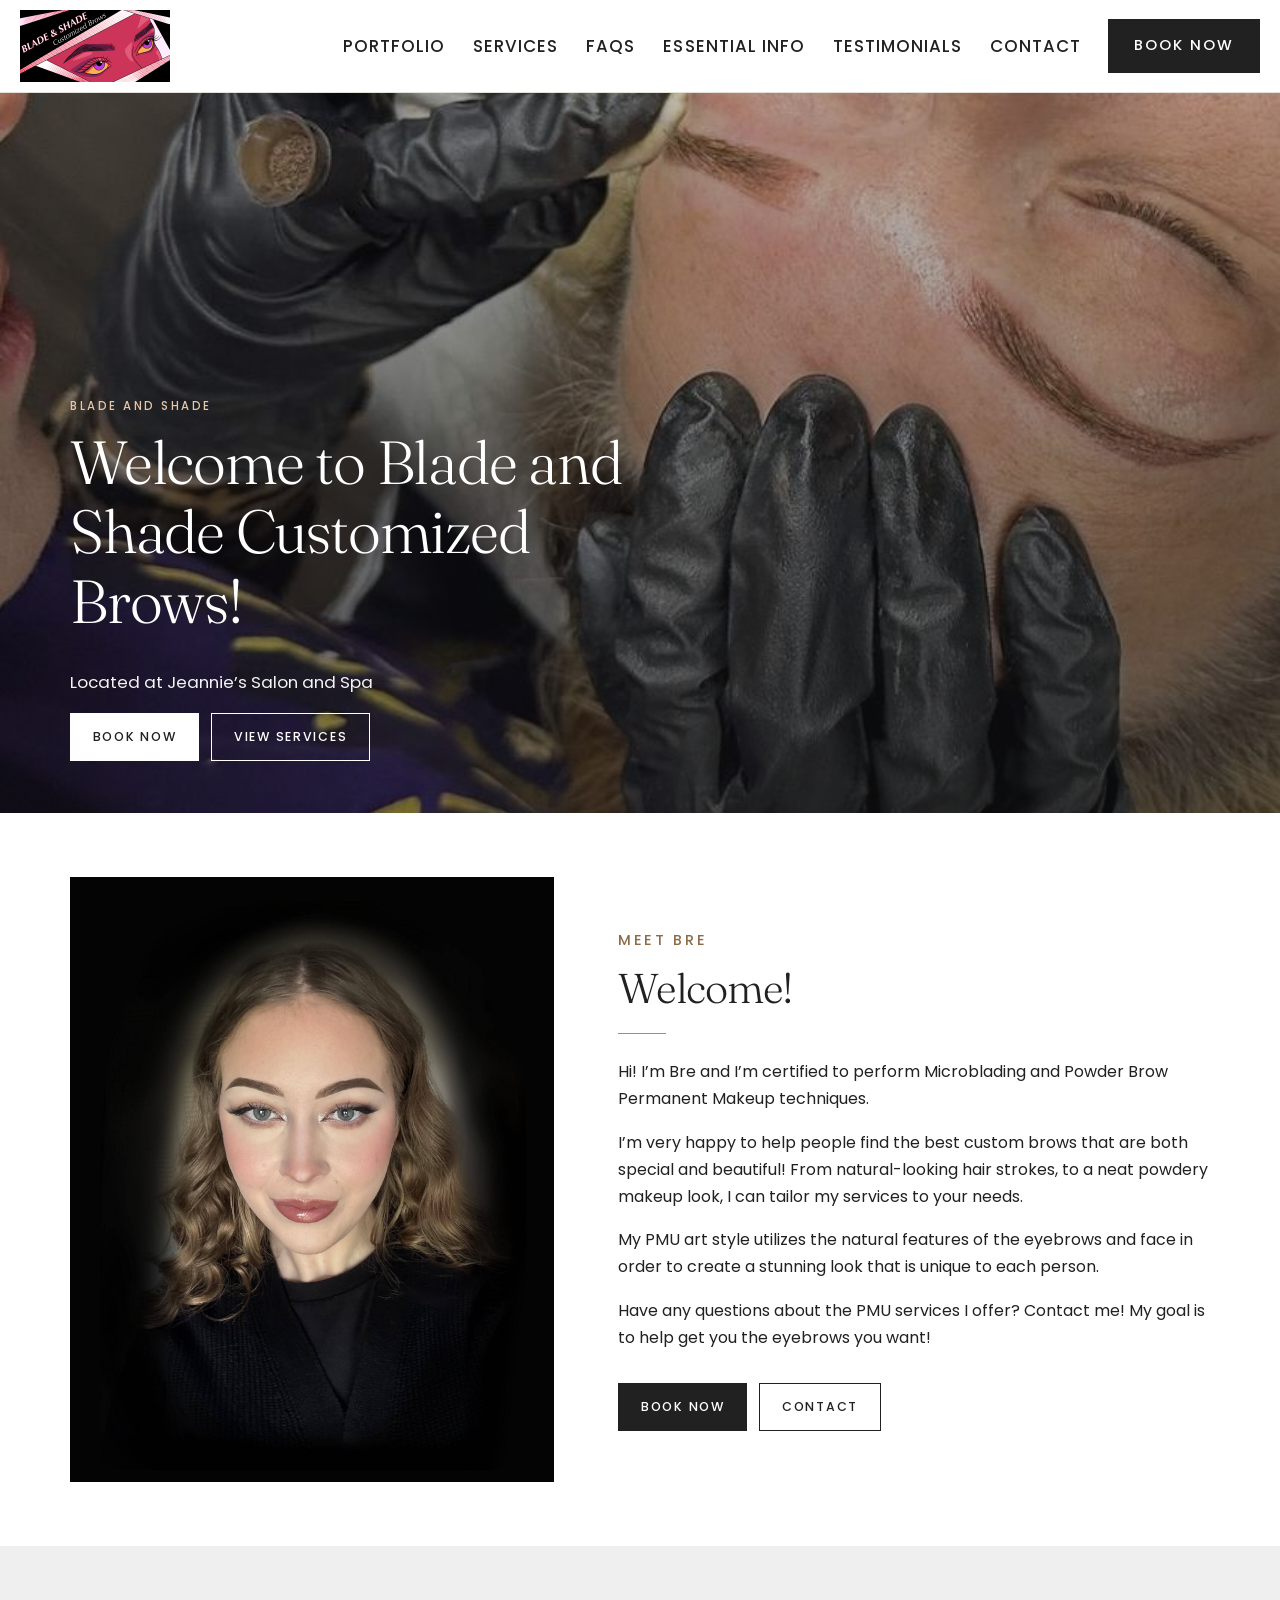
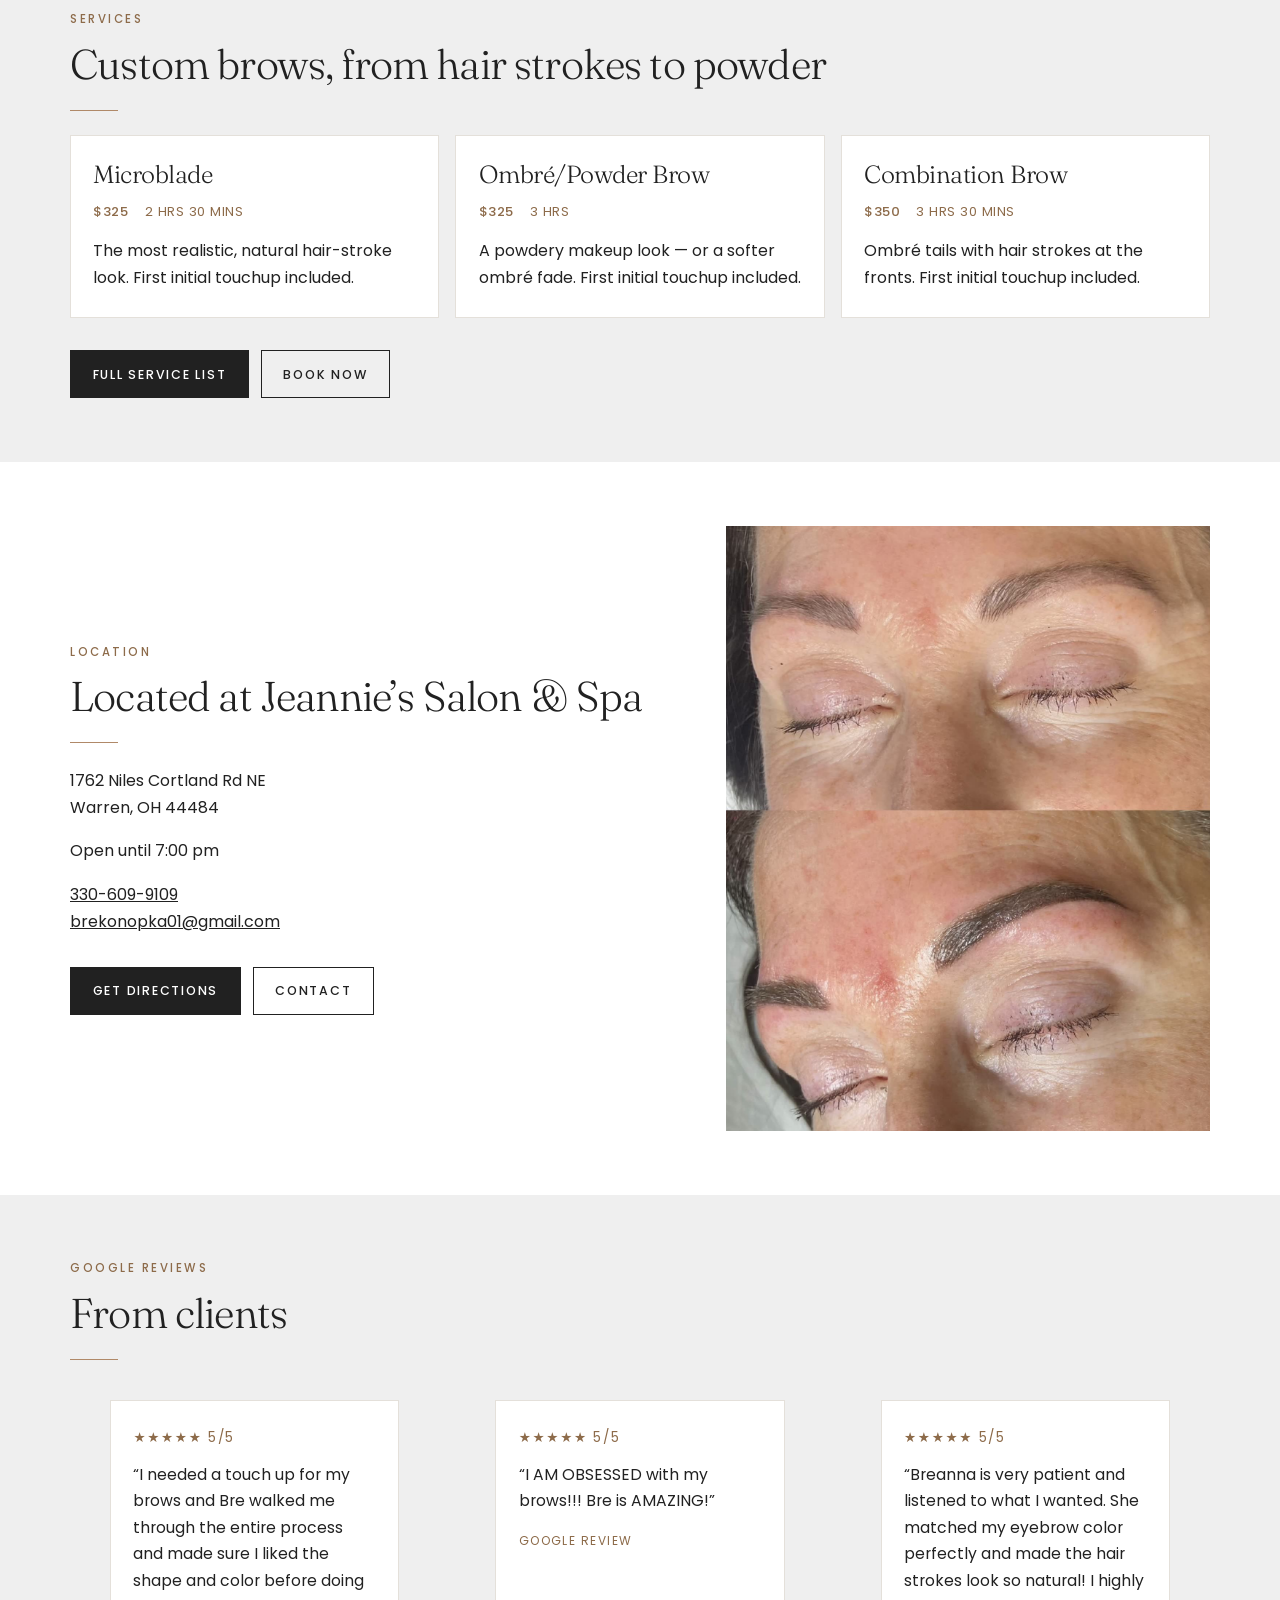
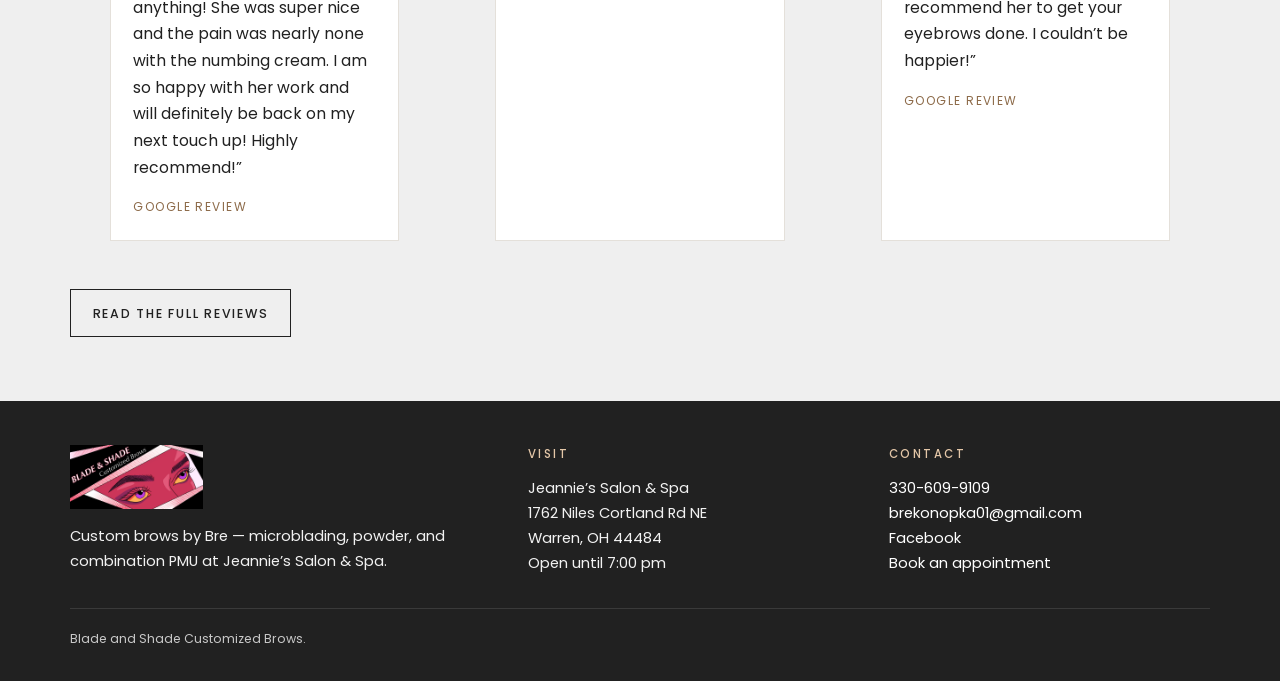
==== commit f2e480f1: "home: restore alternating section bands after Afterpay removal" ====
--- a/site/index.html
+++ b/site/index.html
@@ -107,7 +107,7 @@
   </section>
 
 
-  <section class="section section-mist">
+  <section class="section">
     <div class="wrap split reverse">
       <div>
         <span class="eyebrow">Location</span>
@@ -125,7 +125,7 @@
     </div>
   </section>
 
-  <section class="section">
+  <section class="section section-mist">
     <div class="wrap">
       <span class="eyebrow">Google reviews</span>
       <h2>From clients</h2>
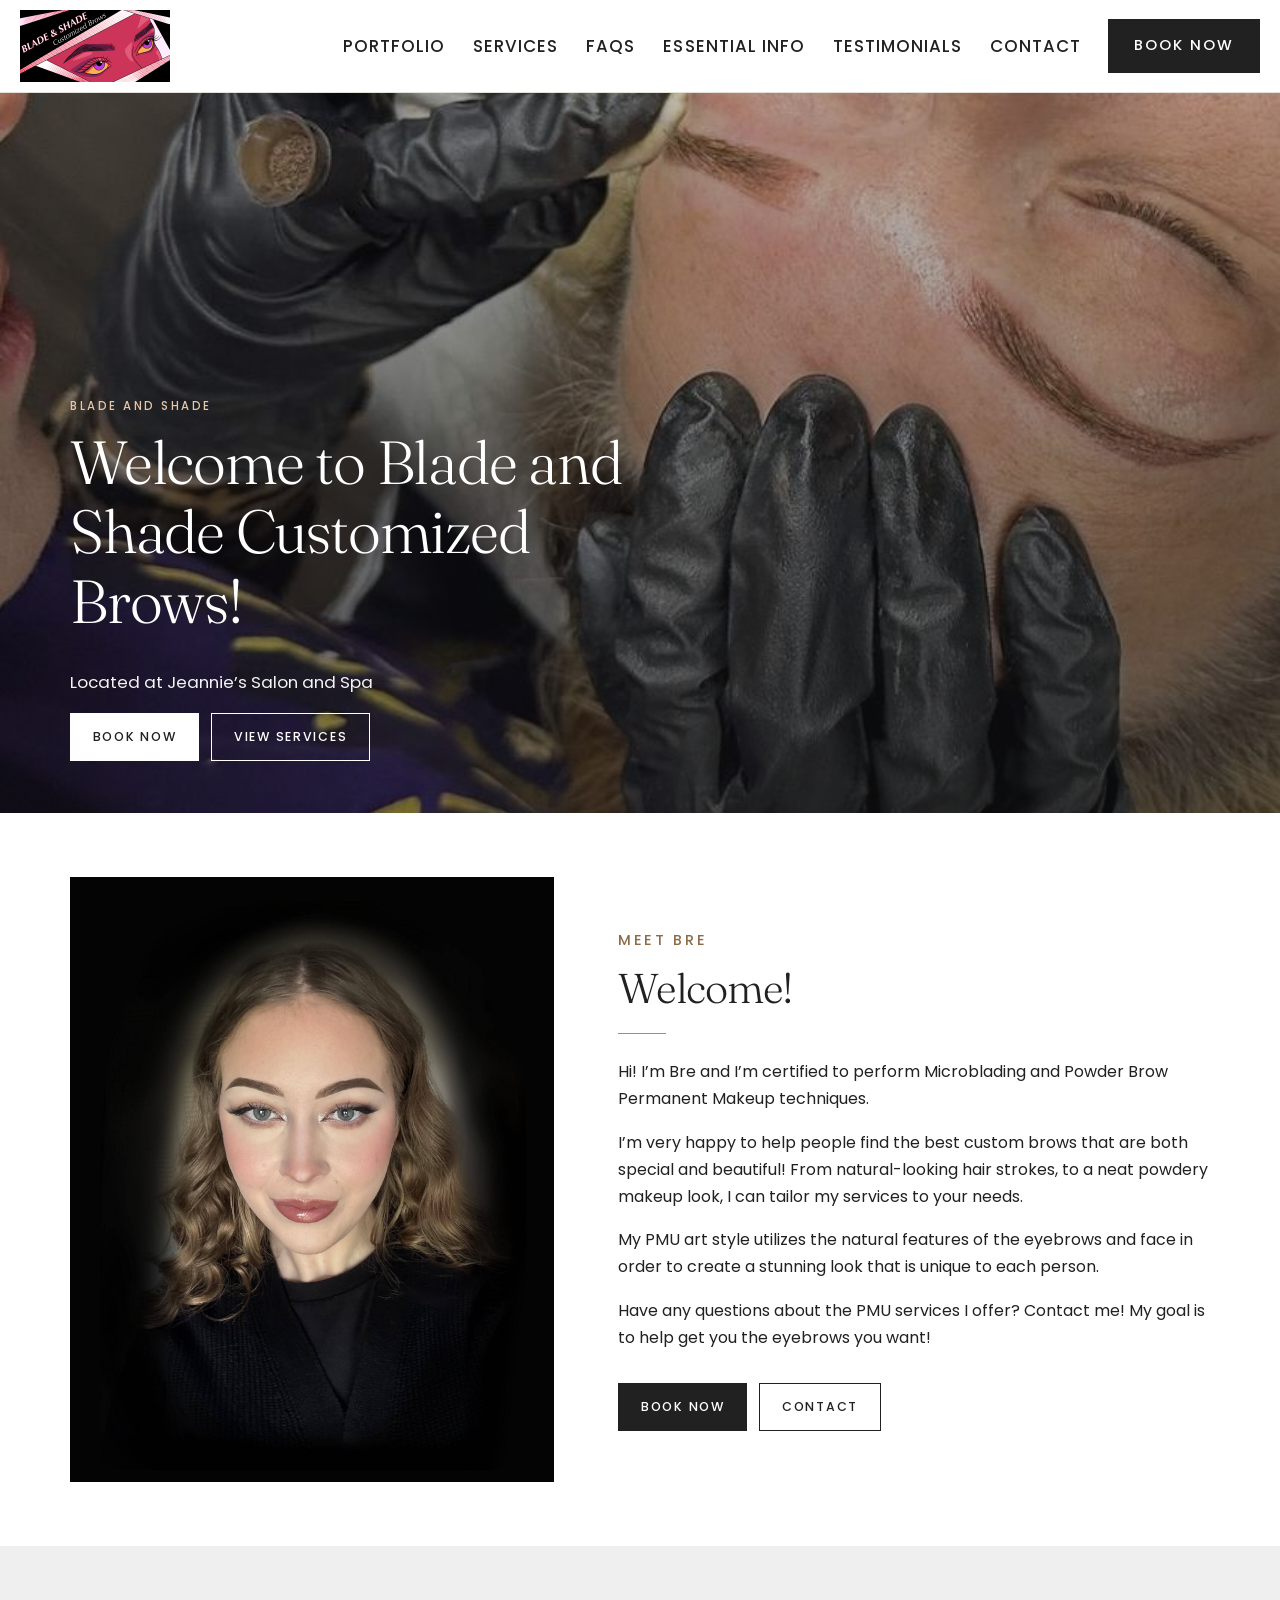
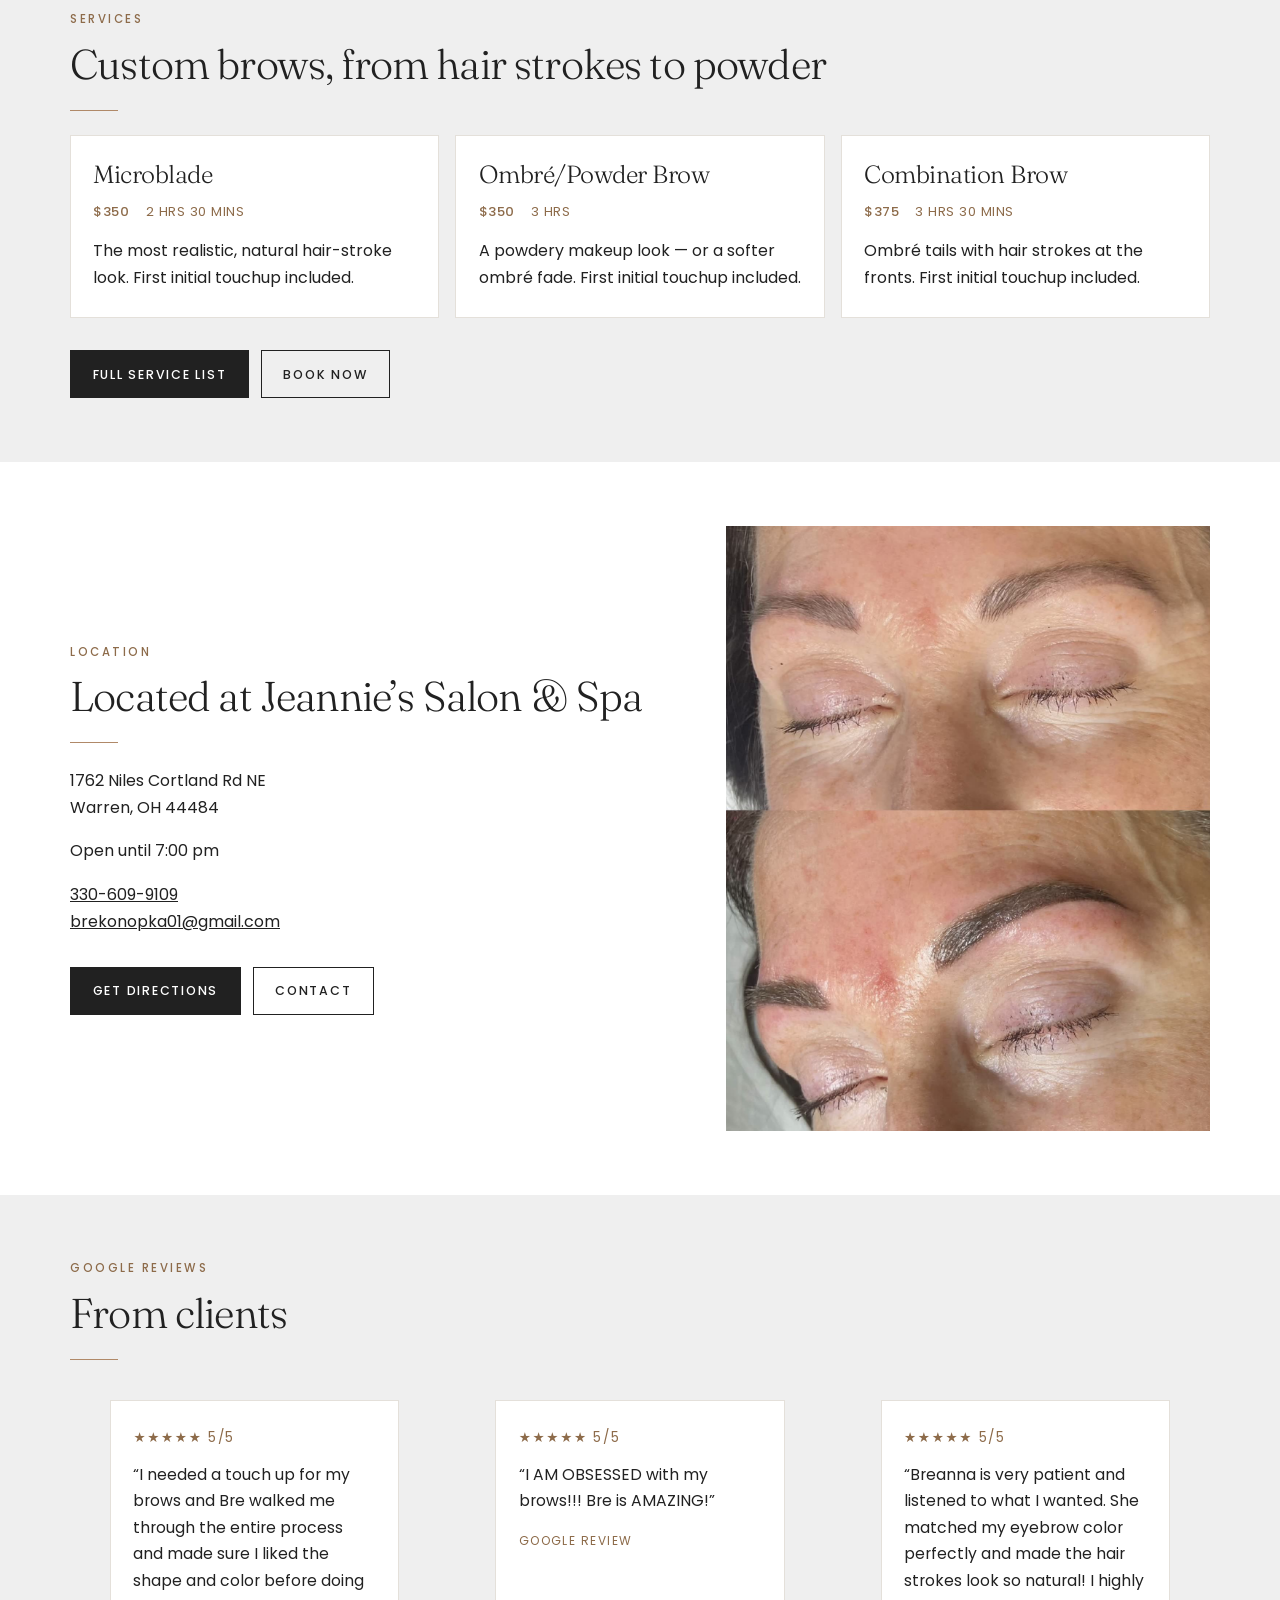
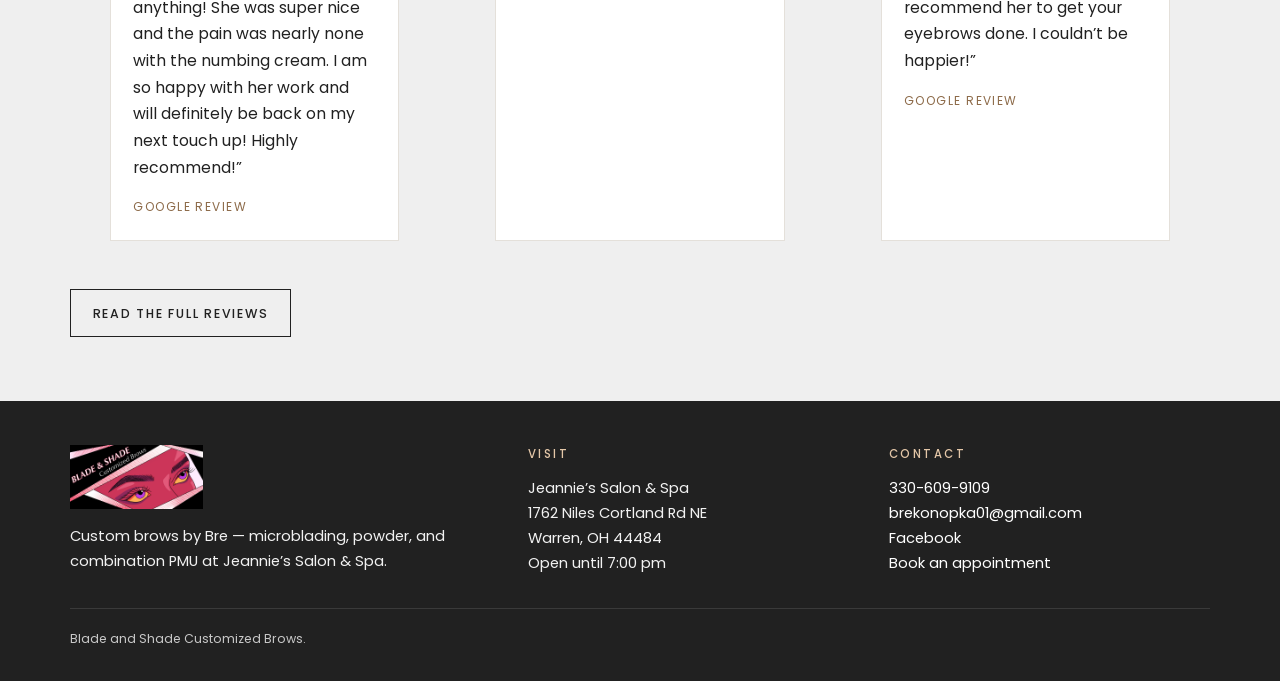
==== commit 4e38769d: "Update service prices on home, services, and README Raise Microblade, Ombré/Powder Brow, Combination" ====
--- a/site/index.html
+++ b/site/index.html
@@ -13,6 +13,8 @@
   <meta name="theme-color" content="#212121">
   <link rel="icon" href="assets/img/favicon.ico" sizes="any">
   <link rel="icon" href="assets/img/favicon-32.png" type="image/png" sizes="32x32">
+  <link rel="icon" href="assets/img/site-icon-48.png" type="image/png" sizes="48x48">
+  <link rel="icon" href="assets/img/site-icon-192.png" type="image/png" sizes="192x192">
   <link rel="apple-touch-icon" href="assets/img/apple-touch-icon.png">
   <link rel="preconnect" href="https://fonts.googleapis.com">
   <link rel="preconnect" href="https://fonts.gstatic.com" crossorigin>
@@ -85,17 +87,17 @@
       <div class="cards cols-3">
         <article class="card">
           <h3>Microblade</h3>
-          <p class="meta"><span class="price">$325</span><span>2 hrs 30 mins</span></p>
+          <p class="meta"><span class="price">$350</span><span>2 hrs 30 mins</span></p>
           <p>The most realistic, natural hair-stroke look. First initial touchup included.</p>
         </article>
         <article class="card">
           <h3>Ombré/Powder Brow</h3>
-          <p class="meta"><span class="price">$325</span><span>3 hrs</span></p>
+          <p class="meta"><span class="price">$350</span><span>3 hrs</span></p>
           <p>A powdery makeup look — or a softer ombré fade. First initial touchup included.</p>
         </article>
         <article class="card">
           <h3>Combination Brow</h3>
-          <p class="meta"><span class="price">$350</span><span>3 hrs 30 mins</span></p>
+          <p class="meta"><span class="price">$375</span><span>3 hrs 30 mins</span></p>
           <p>Ombré tails with hair strokes at the fronts. First initial touchup included.</p>
         </article>
       </div>
